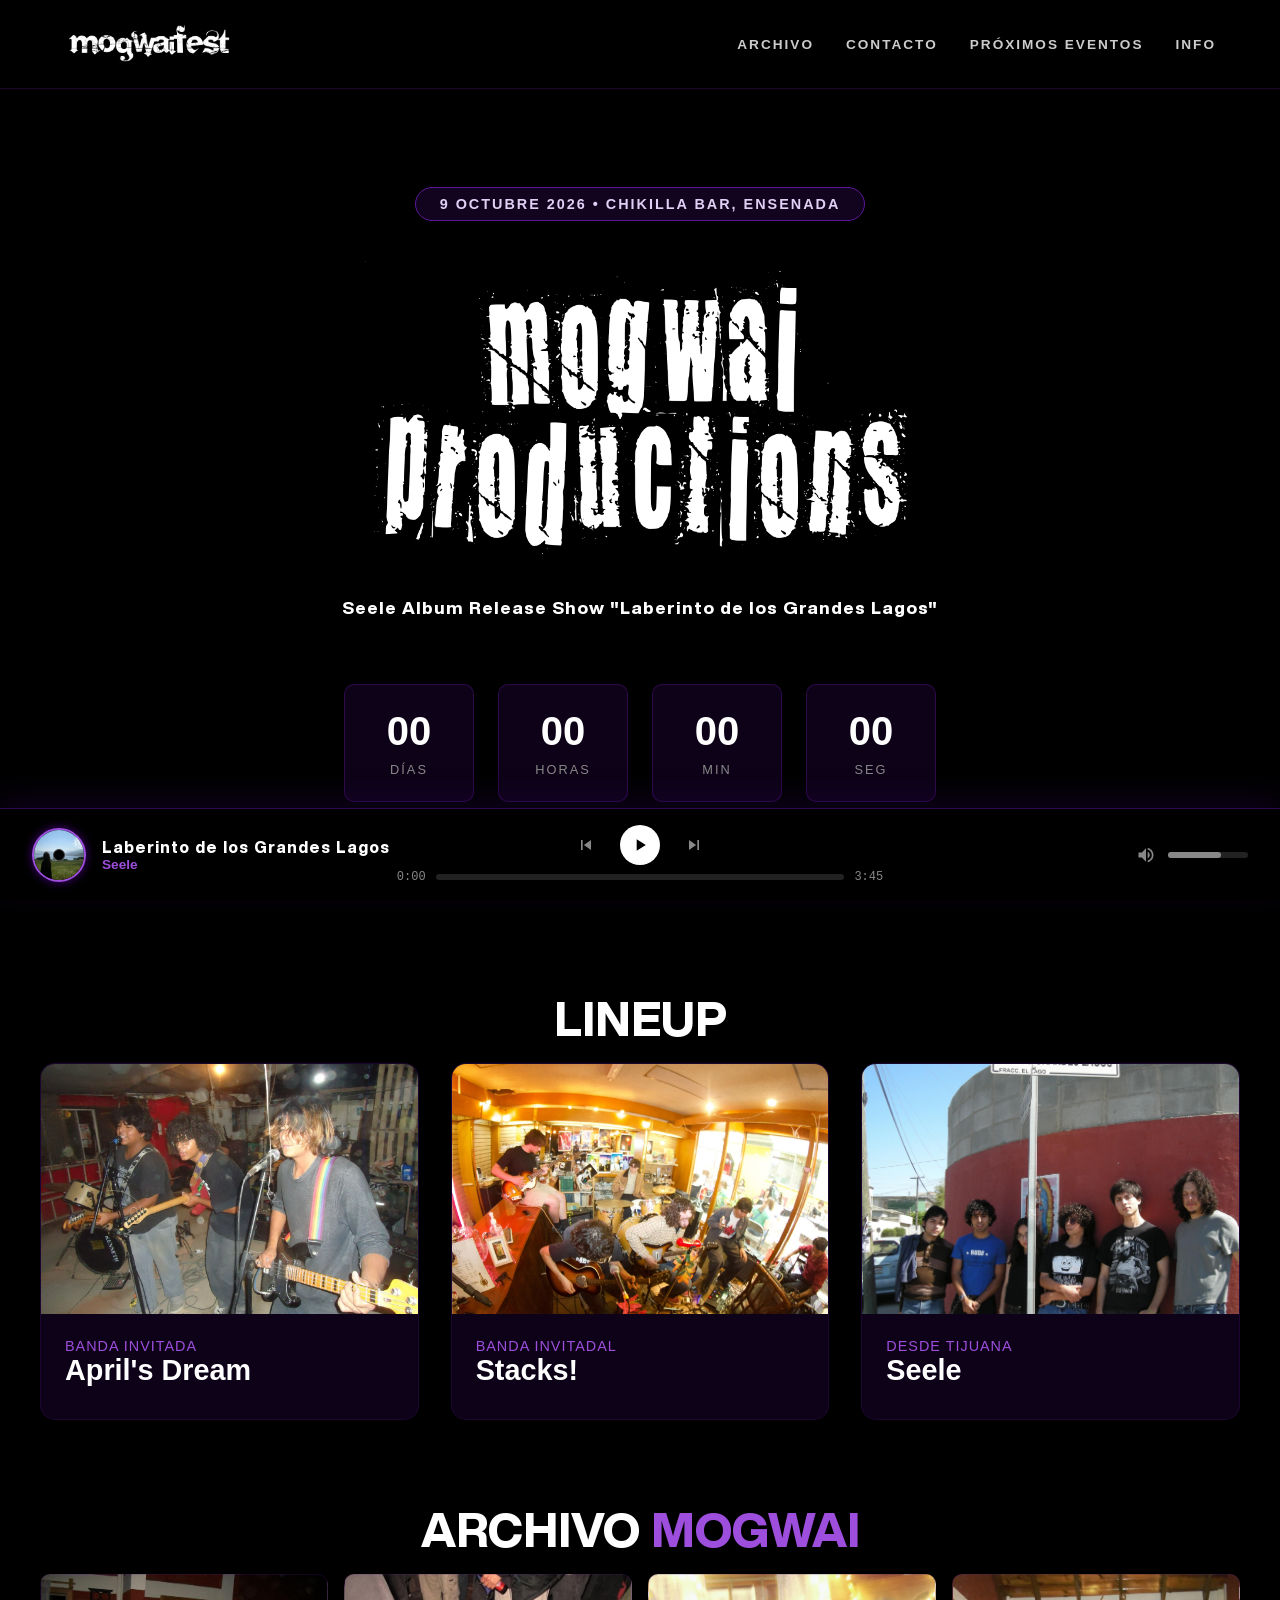
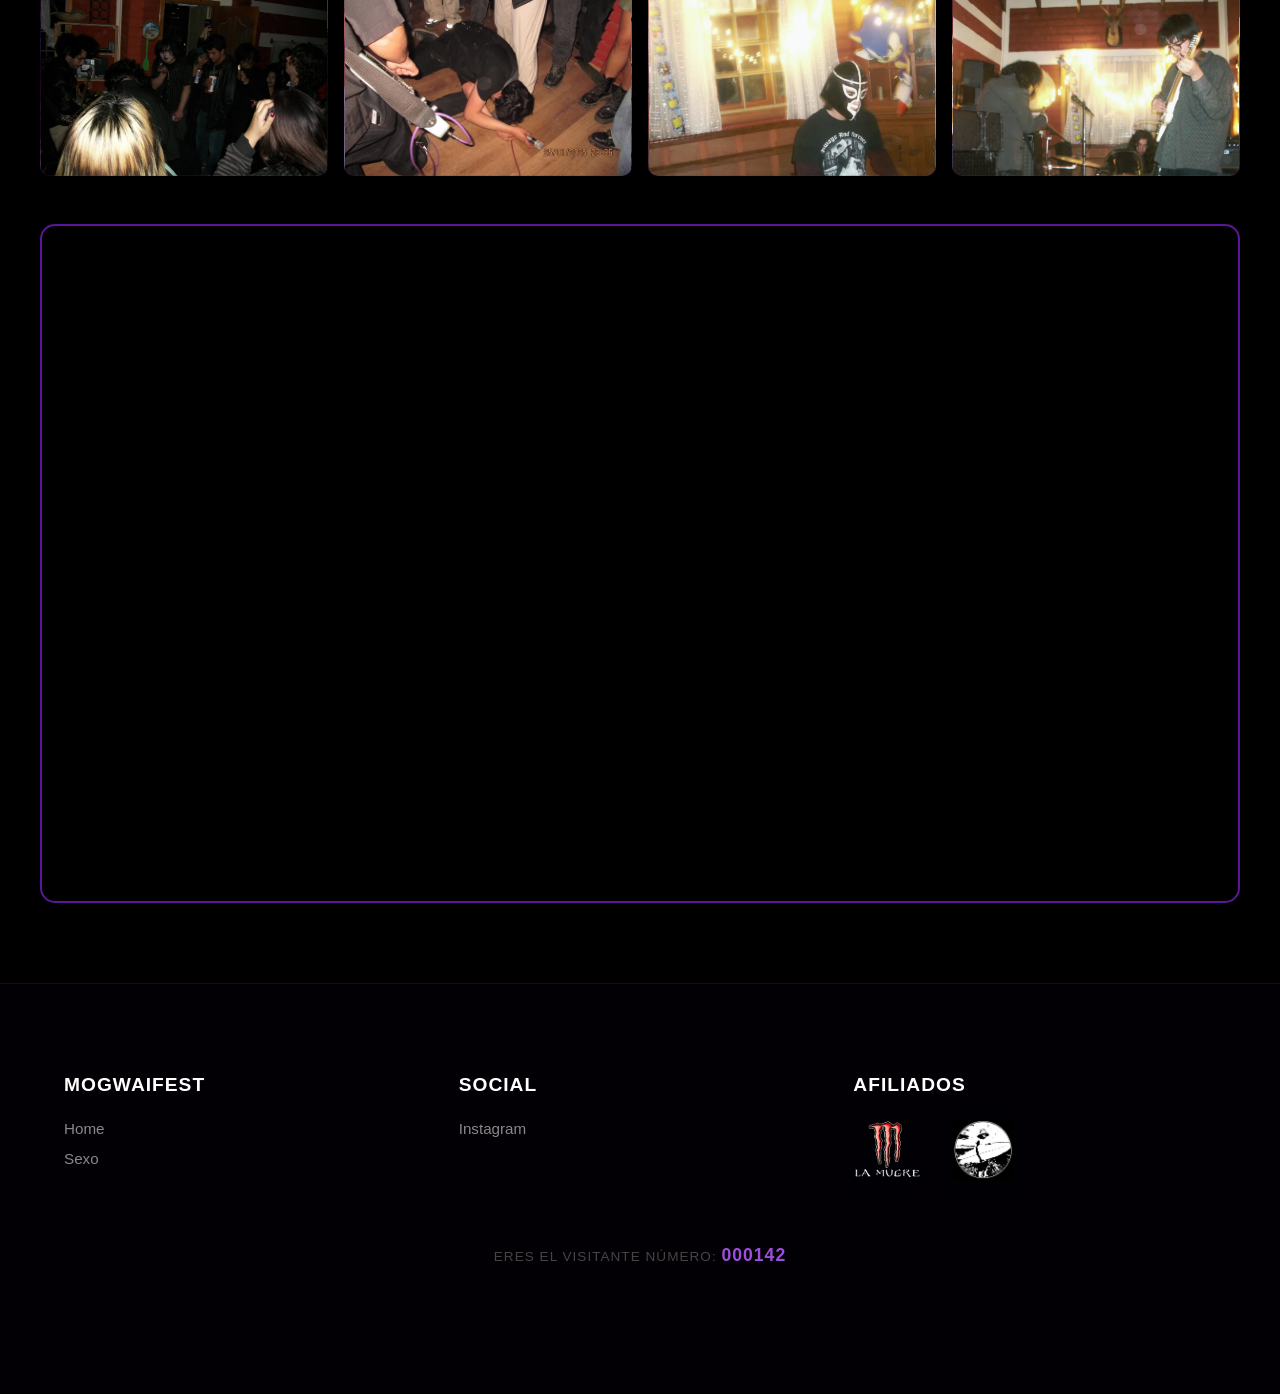
==== index.html @ 82cd8690 "Update band image and gallery items in index.html" ====
<!DOCTYPE html>
<html lang="es">
<head>

  <!-- Metaetiquetas de Open Graph para vistas previas en redes sociales -->
  <meta property="og:title" content="MOGWAIFEST® Official Website">
  <meta property="og:description" content="9 de Octubre 2026 - Chikilla Bar, Ensenada">
  <meta property="og:image" content="favicon.png"> 
  <meta property="og:url" content="https://tudominio.com">
  <meta property="og:type" content="website">
  <meta charset="UTF-8">
  <meta name="viewport" content="width=device-width, initial-scale=1.0">
  
  <title>MOGWAIFEST® Official Website: Home </title>
  
  <!-- FAVICON -->
  <link rel="icon" type="image/png" href="favicon.png">
  
  <style>
    /* 1. CONFIGURACIÓN DE FUENTES */
    @font-face {
      font-family: 'PotiFont';
      src: url('poti.ttf') format('truetype');
    }

    @font-face {
      font-family: 'FraksCustom';
      src: url('FRAKS___.ttf') format('truetype');
    }

    @font-face {
       font-family: 'HelveticaNowExtraBold';
        src: url('HelveticaNowDisplay-ExtraBold.ttf') format('truetype');
        font-weight: bold;
        font-style: normal;
      }

    :root {
      --pure-black: #000000;
      --dark-purple: #1a052e;
      --deep-purple: #0d0217;
      --accent-purple: #5c1699;
      --light-purple: #9d4edd;
      --white: #ffffff;
      --gray: #888888;
    }

    body {
      margin: 0;
      padding: 0;
      font-family: "Helvetica Neue", Helvetica, Arial, sans-serif;
      background-color: var(--pure-black);
      color: var(--white);
      overflow-x: hidden;
      scroll-behavior: smooth;
    }

    /* 2. NAVBAR */
    nav {
      display: flex;
      justify-content: space-between;
      align-items: center;
      padding: 1.5rem 4rem;
      background: rgba(0, 0, 0, 0.95);
      position: fixed;
      top: 0;
      width: 100%;
      box-sizing: border-box;
      z-index: 100;
      border-bottom: 1px solid rgba(92, 22, 153, 0.3);
      backdrop-filter: blur(5px);
    }

    .logo-container a {
      display: flex;
      align-items: center;
    }

    .nav-logo-img {
      height: 40px;      /* Controla la altura para que encaje bien en la barra */
      width: auto;       /* Mantiene la proporción de la imagen */
      object-fit: contain;
    }

    .logo-icon {
      color: var(--light-purple);
      font-size: 1.5rem;
    }

    .logo-text {
      font-family: 'PotiFont', 'Impact', sans-serif;
      font-size: 2.2rem;
      color: var(--white);
      letter-spacing: 2px;
      margin: 0;
      text-transform: uppercase;
    }

    .nav-links {
      display: flex;
      gap: 2rem;
    }

    .nav-links a {
      color: #cccccc;
      text-decoration: none;
      font-size: 0.85rem;
      font-weight: bold;
      letter-spacing: 2px;
      transition: color 0.3s;
    }

    .nav-links a:hover {
      color: var(--light-purple);
    }

    /* 3. HERO SECTION CON VIDEO */
    .hero {
      margin-top: 80px;
      min-height: 85vh;
      display: flex;
      flex-direction: column;
      align-items: center;
      justify-content: center;
      text-align: center;
      position: relative; /* IMPORTANTE para posicionar el video */
      overflow: hidden;   /* Oculta los bordes sobrantes del video */
      padding: 2rem;
      background: var(--pure-black); /* Fondo por si el video tarda en cargar */
    }

    .hero-video {
      position: absolute;
      top: 50%;
      left: 50%;
      transform: translate(-50%, -50%);
      min-width: 100%;
      min-height: 100%;
      width: auto;
      height: auto;
      z-index: 1; /* Se coloca detrás de todo */
      object-fit: cover;
    }

    /* Capa oscura semitransparente para legibilidad de los textos */
    .hero-overlay {
      position: absolute;
      top: 0;
      left: 0;
      width: 100%;
      height: 100%;
      background: rgba(0, 0, 0, 0.65); /* Ajusta la opacidad si lo quieres más oscuro o claro */
      z-index: 2;
    }

    /* Aseguramos que los textos y elementos del Hero estén por encima del video y la capa */
    .hero > *:not(.hero-video):not(.hero-overlay) {
      position: relative;
      z-index: 3;
    }

    .date-badge {
      background: rgba(92, 22, 153, 0.2);
      border: 1px solid var(--accent-purple);
      color: #e0d0f5;
      padding: 0.5rem 1.5rem;
      border-radius: 20px;
      font-size: 0.9rem;
      font-weight: bold;
      letter-spacing: 2px;
      margin-bottom: 2rem;
    }

    .main-title {
      font-family: 'PotiFont', 'Impact', sans-serif; 
      font-size: 6.5rem;
      line-height: 1;
      margin: 0;
      font-weight: normal;
      letter-spacing: 2px;
      text-transform: uppercase;
    }

    .main-title .white-text {
      color: var(--white);
    }

    .main-title .gradient-text {
      background: linear-gradient(90deg, var(--light-purple), var(--accent-purple));
      -webkit-background-clip: text;
      -webkit-text-fill-color: transparent;
    }

.hero-subtitle {
  margin-top: 1.5rem;
  font-size: 1.1rem;                     /* Ligeramente más compacto para que quepa bien en una línea */
  color: #ffffff;                        /* Cambiado a blanco puro para máxima visibilidad */
  font-family: 'HelveticaNowExtraBold', sans-serif; /* O la fuente que prefieras */
  letter-spacing: 1px;
  white-space: nowrap;                   /* <-- ESTO HACE QUE QUEDE EN UN SOLO RENGLÓN */
  text-shadow: 0 2px 8px rgba(0, 0, 0, 0.9); /* <-- Sombra oscura de fondo para que resalte del video */
}

    .coop-badge {
      margin-top: 1.5rem;
      font-size: 1.5rem;
      color: var(--white);
      font-weight: bold;
      border: 2px solid var(--accent-purple);
      background: rgba(92, 22, 153, 0.15);
      padding: 0.5rem 2rem;
      border-radius: 5px;
    }

    /* Estilos para el contenedor y la imagen de título PNG */
    .logo-title-container {
      display: flex;
      justify-content: center;
      align-items: center;
      margin: 0.5rem 0;
      width: 100%;
    }

    .hero-logo-img {
      max-width: 550px; /* Tamaño máximo en PC (ajústalo a tu gusto) */
      width: 85%;       /* Se adapta de forma fluida */
      height: auto;     /* Mantiene la proporción original */
      object-fit: contain;
    }

    /* 4. CONTADOR REGRESIVO */
    .countdown-container {
      display: flex;
      justify-content: center;
      gap: 1.5rem;
      margin-top: 3rem;
    }

    .time-box {
      background: var(--deep-purple);
      border: 1px solid rgba(92, 22, 153, 0.4);
      padding: 1.5rem;
      border-radius: 10px;
      min-width: 80px;
      text-align: center;
    }

    .time-box .number {
      font-size: 2.5rem;
      font-weight: bold;
      color: var(--white);
    }

    .time-box .label {
      font-size: 0.8rem;
      color: var(--gray);
      text-transform: uppercase;
      letter-spacing: 2px;
      margin-top: 0.5rem;
    }

    /* 5. LINEUP SECTION */
    .section-container {
      max-width: 1200px;
      margin: 5rem auto;
      padding: 0 2rem;
    }

    .section-title {
      font-family: 'HelveticaNowExtraBold', sans-serif; /* Tu tipografía aplicada al título principal */
      text-align: center;
      font-size: 3rem;
      margin-bottom: 1rem;
      font-weight: 900;
      text-transform: uppercase;
    }
    
    .section-title span {
      color: var(--light-purple);
    }

    .section-subtitle {
      text-align: center;
      color: var(--gray);
      margin-bottom: 3rem;
    }

    .lineup-grid {
      display: grid;
      grid-template-columns: repeat(auto-fit, minmax(300px, 1fr));
      gap: 2rem;
    }

    .band-card {
      background: var(--deep-purple);
      border: 1px solid rgba(92, 22, 153, 0.2);
      border-radius: 15px;
      overflow: hidden;
      transition: transform 0.3s, border-color 0.3s;
    }

    .band-card:hover {
      transform: translateY(-10px);
      border-color: var(--accent-purple);
    }

    .band-img {
      width: 100%;
      height: 250px;
      background-color: var(--dark-purple);
      background-size: cover;
      background-position: center;
      position: relative;
    }

    .time-tag {
      position: absolute;
      top: 10px;
      left: 10px;
      background: rgba(0, 0, 0, 0.85);
      color: #e0d0f5;
      padding: 0.3rem 0.8rem;
      border-radius: 20px;
      font-size: 0.8rem;
      font-weight: bold;
      border: 1px solid var(--accent-purple);
    }

    .band-info {
      padding: 1.5rem;
    }

    .band-info h3 {
      margin: 0 0 0.5rem 0;
      font-size: 1.8rem;
      color: var(--white);
    }

    .band-info p {
      margin: 0;
      color: var(--light-purple);
      font-size: 0.9rem;
      text-transform: uppercase;
      letter-spacing: 1px;
    }

    /* 6. ARCHIVO / EXPERIENCIA MOGWAI */
    .gallery-grid {
      display: grid;
      grid-template-columns: repeat(4, 1fr);
      gap: 1rem;
      margin-bottom: 3rem;
    }

    .gallery-item {
      height: 200px;
      background-color: var(--dark-purple);
      border-radius: 10px;
      background-size: cover;
      background-position: center;
      border: 1px solid rgba(92, 22, 153, 0.2);
      transition: opacity 0.3s;
    }

    .gallery-item:hover {
      opacity: 0.7;
    }

    .video-container {
      position: relative;
      padding-bottom: 56.25%;
      height: 0;
      overflow: hidden;
      border-radius: 15px;
      border: 2px solid var(--accent-purple);
    }

    .video-container iframe {
      position: absolute;
      top: 0;
      left: 0;
      width: 100%;
      height: 100%;
    }

    /* 7. FOOTER TIPO FESTIVAL */
    .festival-footer {
      background: #020005;
      padding: 4rem 4rem 8rem 4rem; 
      border-top: 1px solid rgba(92, 22, 153, 0.3);
    }

    .footer-columns {
      display: grid;
      grid-template-columns: repeat(3, 1fr);
      gap: 2rem;
      max-width: 1200px;
      margin: 0 auto;
    }

    .footer-col h4 {
      font-size: 1.2rem;
      margin-bottom: 1.5rem;
      text-transform: uppercase;
      color: var(--white);
      letter-spacing: 1px;
    }

    .footer-col ul {
      list-style: none;
      padding: 0;
      margin: 0;
    }

    .footer-col ul li {
      margin-bottom: 0.8rem;
    }

    .footer-col ul li a {
      color: var(--gray);
      text-decoration: none;
      font-size: 0.95rem;
      transition: color 0.2s;
    }

    .footer-col ul li a:hover {
      color: var(--white);
    }

    /* Logos de Patrocinadores */
    .sponsors-container {
      display: flex;
      flex-wrap: wrap;
      gap: 2rem;
      align-items: center;
    }

    .sponsors-container img {
      height: 60px;
      object-fit: contain;
      filter: drop-shadow(0 4px 6px rgba(0,0,0,0.5));
    }

    .visitor-count {
      text-align: center;
      margin-top: 4rem;
      color: #444444;
      font-size: 0.85rem;
      text-transform: uppercase;
      letter-spacing: 1px;
    }

    /* 8. NUEVO REPRODUCTOR DE MÚSICA */
    @keyframes spin-slow {
      from { transform: rotate(0deg); }
      to { transform: rotate(360deg); }
    }
    .animate-spin-slow {
      animation: spin-slow 8s linear infinite;
    }
    .paused {
      animation-play-state: paused;
    }

    .music-player {
      position: fixed;
      bottom: 0;
      left: 0;
      width: 100%;
      background: rgba(0, 0, 0, 0.95);
      border-top: 1px solid rgba(92, 22, 153, 0.5);
      padding: 1rem 2rem;
      display: flex;
      align-items: center;
      justify-content: space-between;
      box-sizing: border-box;
      z-index: 1000;
      backdrop-filter: blur(10px);
      box-shadow: 0 -10px 30px rgba(48,0,90,0.3);
    }

    .player-left {
      display: flex;
      align-items: center;
      gap: 1rem;
      width: 30%;
      min-width: 200px;
    }

    .player-art-container {
      position: relative;
      width: 50px;
      height: 50px;
      border-radius: 50%;
      border: 2px solid var(--light-purple);
      overflow: hidden;
      box-shadow: 0 0 10px rgba(90,0,163,0.8);
      flex-shrink: 0;
    }

    .player-art-img {
      width: 100%;
      height: 100%;
      object-fit: cover;
    }

    .player-art-center {
      position: absolute;
      top: 50%;
      left: 50%;
      transform: translate(-50%, -50%);
      width: 10px;
      height: 10px;
      background: var(--pure-black);
      border-radius: 50%;
      border: 1px solid #444;
    }

    .player-text h5 {
      margin: 0;
      font-size: 1rem;
      color: var(--white);
      white-space: nowrap;
      overflow: hidden;
      text-overflow: ellipsis;
      font-family: 'HelveticaNowExtraBold', sans-serif;
      letter-spacing: 1px;
    }

    .player-text p {
      margin: 0;
      font-size: 0.85rem;
      color: var(--light-purple);
      font-weight: bold;
    }

    .player-center {
      display: flex;
      flex-direction: column;
      align-items: center;
      width: 40%;
      max-width: 500px;
    }

    .player-controls {
      display: flex;
      align-items: center;
      gap: 1.5rem;
      margin-bottom: 5px;
    }

    .control-btn {
      background: none;
      border: none;
      color: var(--gray);
      cursor: pointer;
      transition: color 0.2s;
      display: flex;
      align-items: center;
      justify-content: center;
      padding: 0;
    }

    .control-btn:hover { color: var(--white); }

    .play-btn-circle {
      background: var(--white);
      color: var(--pure-black);
      width: 40px;
      height: 40px;
      border-radius: 50%;
      display: flex;
      align-items: center;
      justify-content: center;
      transition: transform 0.2s;
      cursor: pointer;
      border: none;
    }

    .play-btn-circle:hover { transform: scale(1.05); }

    .progress-wrapper {
      width: 100%;
      display: flex;
      align-items: center;
      gap: 10px;
      font-size: 0.75rem;
      color: var(--gray);
      font-family: monospace;
    }

    .progress-bar-container {
      flex-grow: 1;
      height: 6px;
      background: #222;
      border-radius: 3px;
      overflow: hidden;
      cursor: pointer;
    }

    .progress-bar-fill {
      width: 0%;
      height: 100%;
      background: var(--light-purple);
    }

    .player-right {
      display: flex;
      align-items: center;
      justify-content: flex-end;
      gap: 12px;
      width: 30%;
      color: var(--gray);
    }

    .volume-bar {
      width: 80px;
      height: 6px;
      background: #222;
      border-radius: 3px;
      cursor: pointer;
    }

    .volume-fill {
      width: 66%;
      height: 100%;
      background: var(--gray);
      border-radius: 3px;
      transition: background 0.3s;
    }

    .volume-bar:hover .volume-fill {
      background: var(--light-purple);
    }

    @media (max-width: 768px) {
    .gallery-grid { grid-template-columns: repeat(2, 1fr); }
    .footer-columns { grid-template-columns: 1fr; text-align: center; }
    .main-title { font-size: 3.5rem; }
    .countdown-container { flex-wrap: wrap; }
    nav { padding: 1rem; flex-direction: column; gap: 1rem; }

    .music-player { flex-direction: column; gap: 1.5rem; padding-bottom: 1.5rem; }
    .player-left { width: 100%; justify-content: center; }
    .player-center { width: 100%; }
    .player-right { display: none; }
    .festival-footer { padding: 3rem 2rem 12rem 2rem; }
    .sponsors-container { justify-content: center; }

    /* --- AGREGA ESTO AQUÍ ADENTRO --- */
    .hero-subtitle {
      white-space: normal; /* Permite que baje de línea en celulares */
      padding: 0 1rem;     /* Margen para que no pegue con las orillas */
      text-align: center;  /* Lo centra correctamente */
      font-size: 0.95rem;  /* Opcional: un poquito más chico para que luzca bien en móviles */
    }
}
  </style>
</head>
<body>

  <!-- NAVEGACIÓN -->
  <nav>
   <div class="logo-container">
      <!-- Reemplazamos el texto por tu imagen -->
      <a href="#">
        <img src="logo_nav.png" alt="Mogwaifest" class="nav-logo-img">
      </a>
    </div>
    <div class="nav-links">
      <a href="#archivo">ARCHIVO</a>
      <a href="#contacto">CONTACTO</a>
      <a href="#lineup">PRÓXIMOS EVENTOS</a>
      <a href="#info">INFO</a>
    </div>
  </nav>

  <!-- HERO SECTION -->
  <header class="hero">
    <!-- VIDEO DE FONDO -->
    <video autoplay muted loop playsinline class="hero-video">
      <source src="fondo.mp4" type="video/mp4">
      Tu navegador no soporta videos HTML5.
    </video>
    <div class="date-badge">9 OCTUBRE 2026 • CHIKILLA BAR, ENSENADA</div>
    <!-- LOGOTIPO EN PNG -->
    <div class="logo-title-container">
      <img src="logo_mogwai.png" alt="Mogwai Productions" class="hero-logo-img" onerror="this.onerror=null; this.src='https://placehold.co/400x150/2a0845/ffffff?text=MOGWAI+PRODUCTIONS'">
    </div>
    <p class="hero-subtitle">Seele Album Release Show "Laberinto de los Grandes Lagos"</p>

    <!-- CONTADOR -->
    <div class="countdown-container">
      <div class="time-box">
        <div class="number" id="cd-days">00</div>
        <div class="label">Días</div>
      </div>
      <div class="time-box">
        <div class="number" id="cd-hours">00</div>
        <div class="label">Horas</div>
      </div>
      <div class="time-box">
        <div class="number" id="cd-mins">00</div>
        <div class="label">Min</div>
      </div>
      <div class="time-box">
        <div class="number" id="cd-secs">00</div>
        <div class="label">Seg</div>
      </div>
    </div>
  </header>

  <!-- LINEUP SECTION -->
  <section class="section-container" id="lineup">
    <h2 class="section-title">LINEUP <span></span></h2>
    
    <div class="lineup-grid">
      <div class="band-card">
        <div class="band-img" style="background-image: url('aprils.jpg');">
        </div>
        <div class="band-info">
          <p>BANDA INVITADA</p>
          <h3>April's Dream</h3>
        </div>
      </div>

      <div class="band-card">
        <div class="band-img" style="background-image: url('stacks2.jpg');">
        </div>
        <div class="band-info">
          <p>BANDA INVITADAL</p>
          <h3>Stacks!</h3>
        </div>
      </div>

      <div class="band-card">
        <div class="band-img" style="background-image: url('seele.jpg');">
        </div>
        <div class="band-info">
          <p>DESDE TIJUANA</p>
          <h3>Seele</h3>
        </div>
      </div>
    </div>
  </section>

  <!-- ARCHIVO Y EXPERIENCIA MOGWAI -->
  <section class="section-container" id="archivo">
    <h2 class="section-title">ARCHIVO <span>MOGWAI</span></h2>

    <div class="gallery-grid">
      <div class="gallery-item" style="background-image: url('mogwai1.jpg');"></div>
      <div class="gallery-item" style="background-image: url('mogwai2.jpg');"></div>
      <div class="gallery-item" style="background-image: url('mogwai3.png');"></div>
      <div class="gallery-item" style="background-image: url('mogwai4.png');"></div>
    </div>

    <div class="video-container">
      <iframe src="https://www.youtube.com/embed/xdJb8UR0IMY" title="MogwaiFest Aftermovie" frameborder="0" allow="accelerometer; autoplay; clipboard-write; encrypted-media; gyroscope; picture-in-picture" allowfullscreen></iframe>
    </div>
  </section>

  <!-- FOOTER TIPO FESTIVAL -->
  <footer class="festival-footer" id="contacto">
    <div class="footer-columns">
      <div class="footer-col">
        <h4>MOGWAIFEST</h4>
        <ul>
          <li><a href="#">Home</a></li>
          <li><a href="#">Sexo</a></li>
        </ul>
      </div>
      <div class="footer-col">
        <h4>SOCIAL</h4>
        <ul>
          <li><a href="#">Instagram</a></li>
        </ul>
      </div>
      <!-- SECCIÓN REEMPLAZADA DE PATROCINADORES -->
      <div class="footer-col">
        <h4>AFILIADOS</h4>
        <div class="sponsors-container">
            <img src="lamugre.png" alt="La Mugre Sponsor" onerror="this.onerror=null; this.src='https://placehold.co/150x80/2a0845/ffffff?text=La+Mugre'">
            <img src="bajamike.png" alt="Baja Mike Sponsor" onerror="this.onerror=null; this.src='https://placehold.co/150x80/2a0845/ffffff?text=Baja+Mike'">
        </div>
      </div>
    </div>
    
    <div class="visitor-count">
      ERES EL VISITANTE NÚMERO: <strong id="visitor-counter" style="color: var(--light-purple); font-size: 1.1rem;">000000</strong>
    </div>
  </footer>

  <!-- NUEVO REPRODUCTOR DE MÚSICA ADAPTADO -->
  <div class="music-player">
      <!-- Album Art & Track Info -->
      <div class="player-left">
          <div class="player-art-container">
              <img id="player-art" src="seele_albumcover.jpg" alt="Seele Album Cover" class="player-art-img animate-spin-slow paused" onerror="this.onerror=null; this.src='https://placehold.co/100x100/30005a/ffffff?text=Seele'">
              <div class="player-art-center"></div>
          </div>
          <div class="player-text">
              <h5>Laberinto de los Grandes Lagos</h5>
              <p>Seele</p>
          </div>
      </div>

      <!-- Controls -->
      <div class="player-center">
          <div class="player-controls">
              <button class="control-btn">
                  <svg width="20" height="20" fill="currentColor" viewBox="0 0 24 24"><path d="M6 6h2v12H6zm3.5 6l8.5 6V6z"/></svg>
              </button>
              <button id="play-btn" class="play-btn-circle">
                  <svg id="play-icon" width="20" height="20" fill="currentColor" viewBox="0 0 24 24"><path d="M8 5v14l11-7z"/></svg>
                  <svg id="pause-icon" width="20" height="20" fill="currentColor" viewBox="0 0 24 24" style="display: none;"><path d="M6 19h4V5H6v14zm8-14v14h4V5h-4z"/></svg>
              </button>
              <button class="control-btn">
                  <svg width="20" height="20" fill="currentColor" viewBox="0 0 24 24"><path d="M6 18l8.5-6L6 6v12zM16 6v12h2V6h-2z"/></svg>
              </button>
          </div>
          <!-- Progress Bar -->
          <div class="progress-wrapper">
              <span id="current-time">0:00</span>
              <div class="progress-bar-container">
                  <div class="progress-bar-fill" id="audioProgress"></div>
              </div>
              <span>3:45</span>
          </div>
      </div>

      <!-- Extra tools (Volume) -->
      <div class="player-right">
          <svg width="20" height="20" fill="currentColor" viewBox="0 0 24 24"><path d="M3 9v6h4l5 5V4L7 9H3zm13.5 3c0-1.77-1.02-3.29-2.5-4.03v8.05c1.48-.73 2.5-2.25 2.5-4.02zM14 3.23v2.06c2.89.86 5 3.54 5 6.71s-2.11 5.85-5 6.71v2.06c4.01-.91 7-4.49 7-8.77s-2.99-7.86-7-8.77z"/></svg>
          <div class="volume-bar">
              <div class="volume-fill"></div>
          </div>
      </div>
  </div>

  <script>
    
    // 1. Lógica del Contador Regresivo
    const destDate = new Date("October 9, 2026 19:00:00").getTime();

    function updateTimer() {
      const now = new Date().getTime();
      const diff = destDate - now;

      if (diff > 0) {
        document.getElementById("cd-days").innerText = String(Math.floor(diff / (1000 * 60 * 60 * 24))).padStart(2, '0');
        document.getElementById("cd-hours").innerText = String(Math.floor((diff % (1000 * 60 * 60 * 24)) / (1000 * 60 * 60))).padStart(2, '0');
        document.getElementById("cd-mins").innerText = String(Math.floor((diff % (1000 * 60 * 60)) / (1000 * 60))).padStart(2, '0');
        document.getElementById("cd-secs").innerText = String(Math.floor((diff % (1000 * 60)) / 1000)).padStart(2, '0');
      } else {
        document.getElementById("cd-days").innerText = "00";
        document.getElementById("cd-hours").innerText = "00";
        document.getElementById("cd-mins").innerText = "00";
        document.getElementById("cd-secs").innerText = "00";
      }
    }
    setInterval(updateTimer, 1000);
    updateTimer();

    // 2. Lógica del Contador de Visitas (Simulado con LocalStorage)
    let currentVisits = localStorage.getItem("mogwai_visits");
    if (!currentVisits) currentVisits = 142; // Número inicial base
    else currentVisits = parseInt(currentVisits) + 1;
    
    localStorage.setItem("mogwai_visits", currentVisits);
    document.getElementById("visitor-counter").innerText = String(currentVisits).padStart(6, '0');

    // 3. Lógica del Reproductor de Música (Actualizada)
    const playBtn = document.getElementById('play-btn');
    const playIcon = document.getElementById('play-icon');
    const pauseIcon = document.getElementById('pause-icon');
    const albumArt = document.getElementById('player-art');
    const progressBar = document.getElementById('audioProgress');
    const timeDisplay = document.getElementById('current-time');
    
    let isPlaying = false;
    let progressInterval;
    let currentSeconds = 0;
    const totalSeconds = 225; // 3:45

    function formatTime(seconds) {
        const mins = Math.floor(seconds / 60);
        const secs = Math.floor(seconds % 60);
        return `${mins}:${secs < 10 ? '0' : ''}${secs}`;
    }

    playBtn.addEventListener('click', () => {
        isPlaying = !isPlaying;
        
        if (isPlaying) {
            playIcon.style.display = 'none';
            pauseIcon.style.display = 'block';
            albumArt.classList.remove('paused');
            
            progressInterval = setInterval(() => {
                currentSeconds++;
                if (currentSeconds > totalSeconds) currentSeconds = 0;
                
                const percentage = (currentSeconds / totalSeconds) * 100;
                progressBar.style.width = `${percentage}%`;
                timeDisplay.textContent = formatTime(currentSeconds);
            }, 1000);
        } else {
            playIcon.style.display = 'block';
            pauseIcon.style.display = 'none';
            albumArt.classList.add('paused');
            clearInterval(progressInterval);
        }
    });
  </script>
</body>
</html>
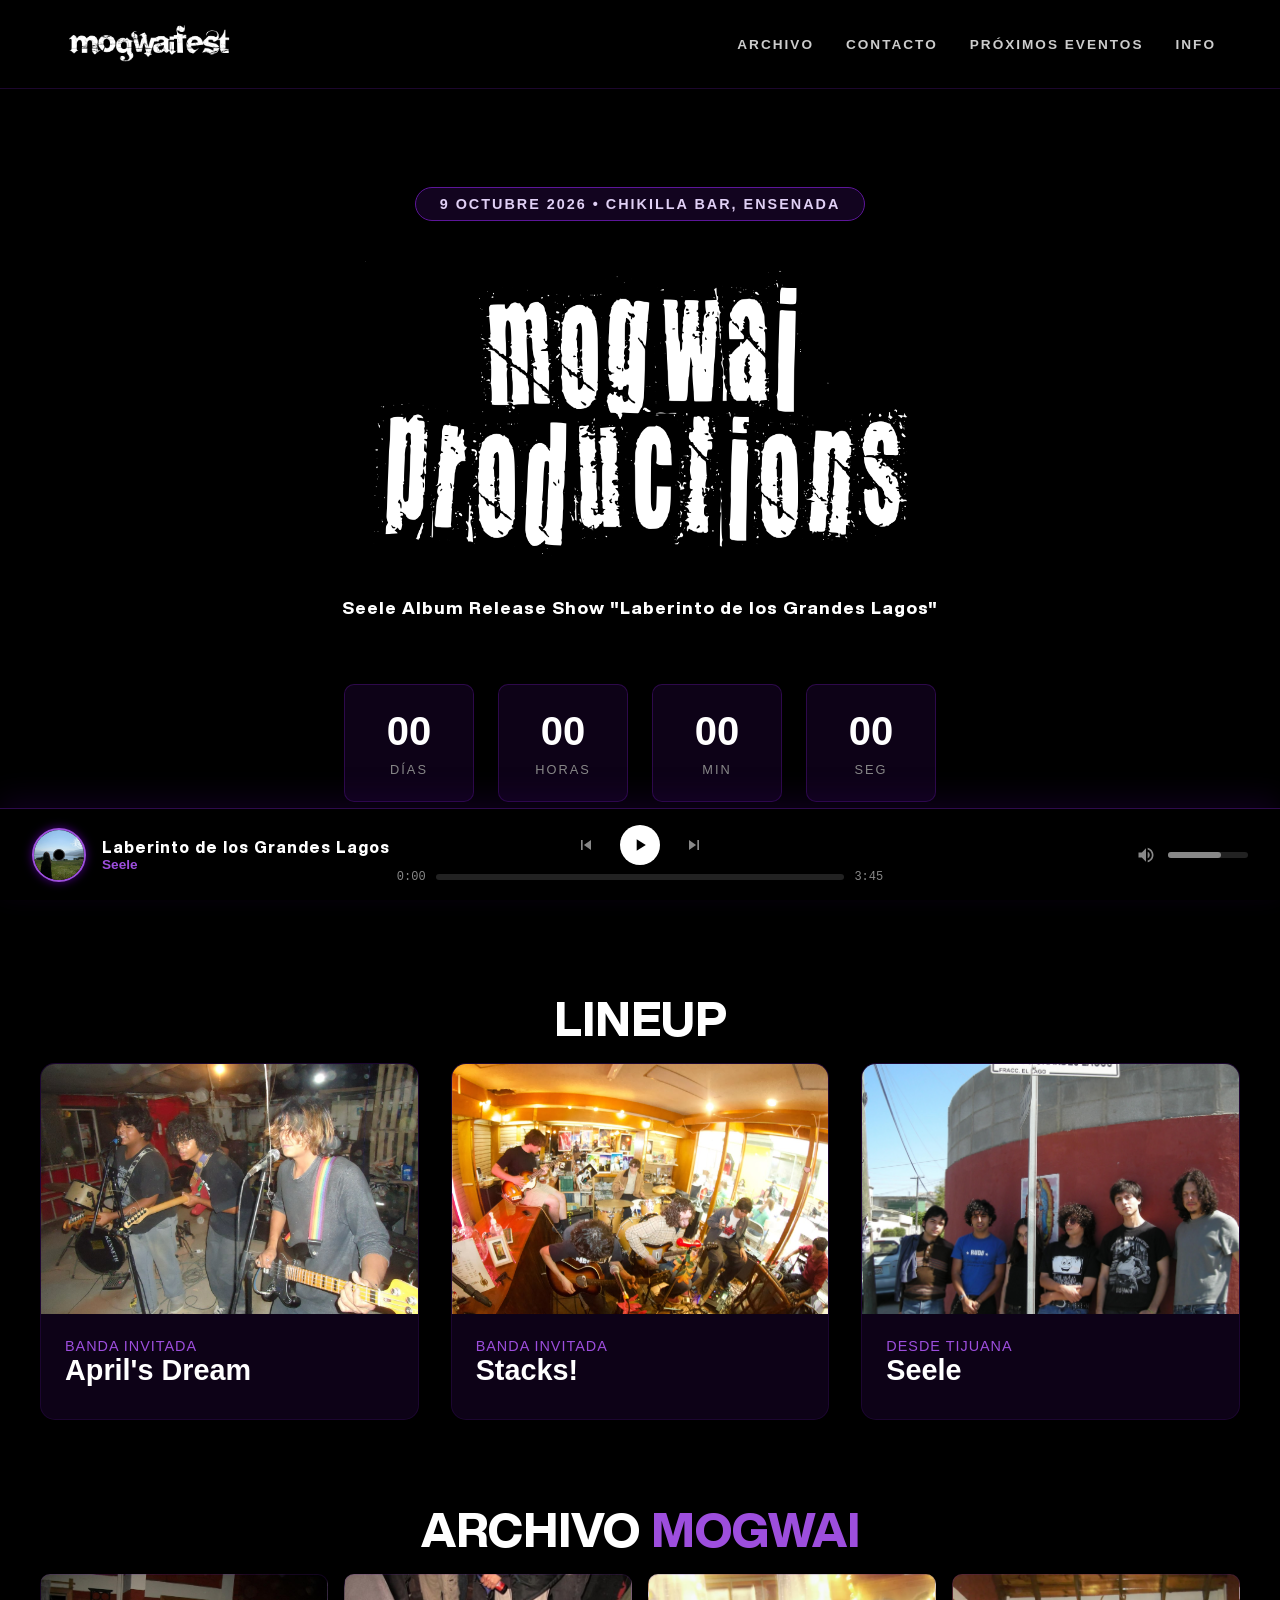
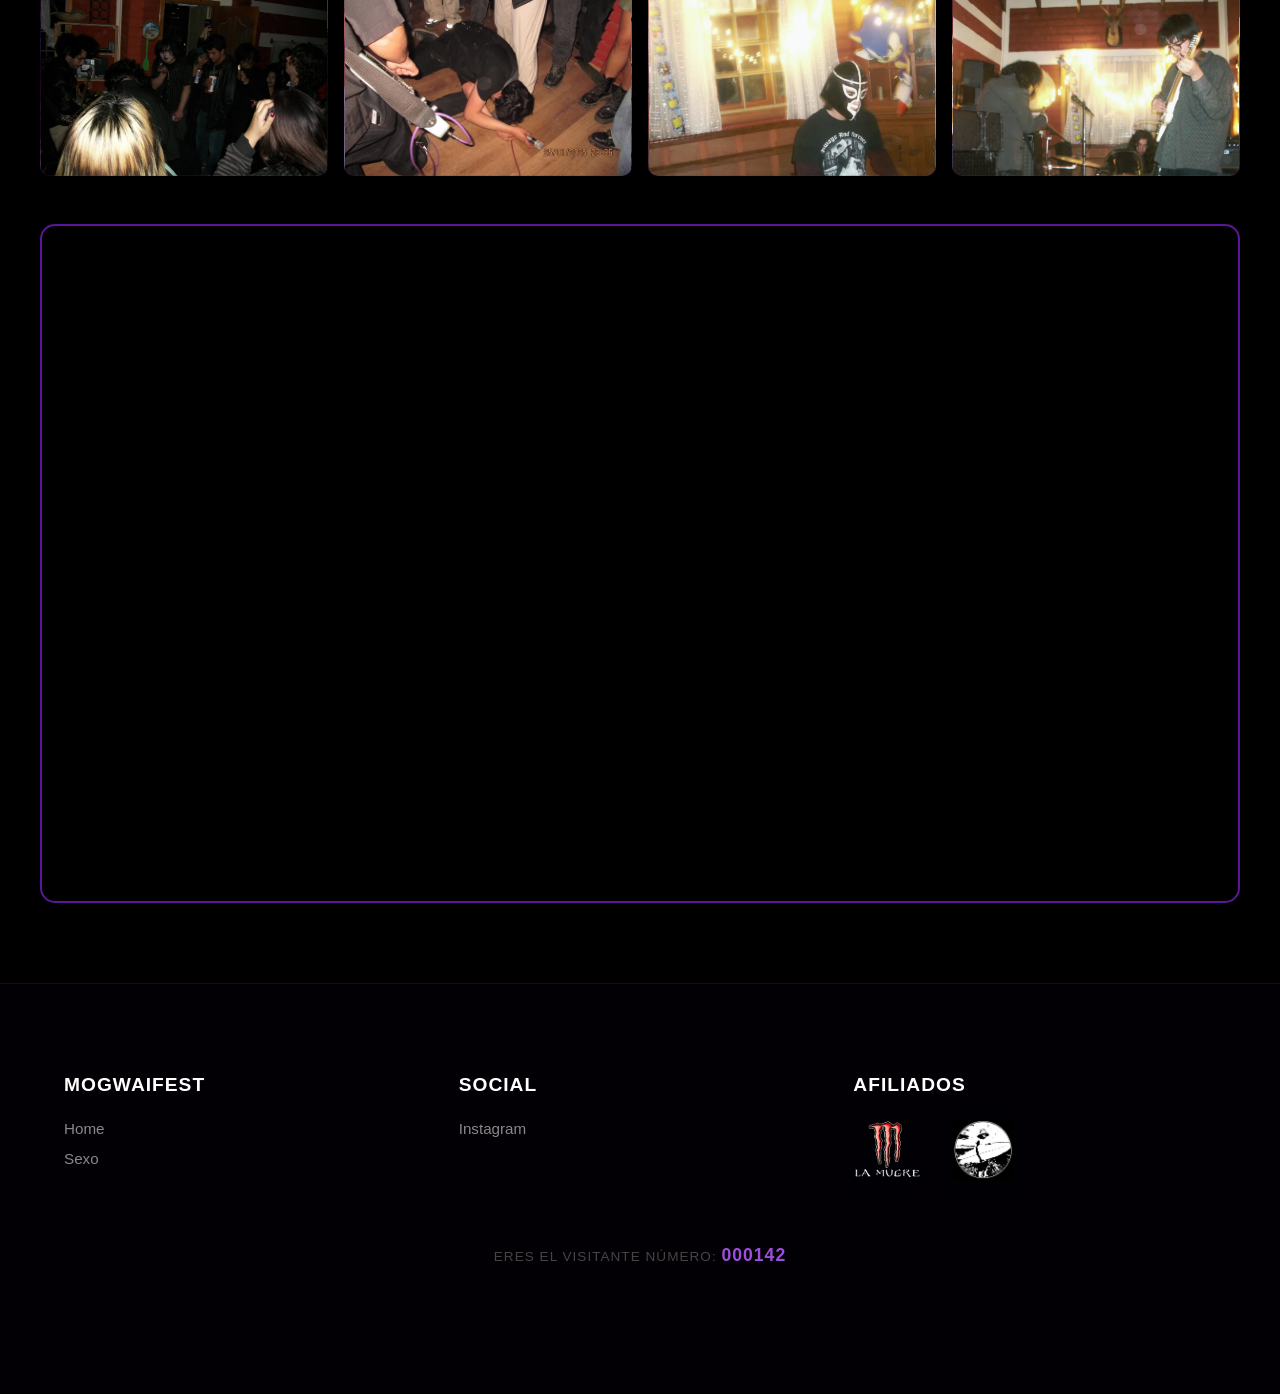
==== commit 24013e78: "Correct band name from 'BANDA INVITADAL' to 'BANDA INVITADA'" ====
--- a/index.html
+++ b/index.html
@@ -728,7 +728,7 @@
         <div class="band-img" style="background-image: url('stacks2.jpg');">
         </div>
         <div class="band-info">
-          <p>BANDA INVITADAL</p>
+          <p>BANDA INVITADA</p>
           <h3>Stacks!</h3>
         </div>
       </div>
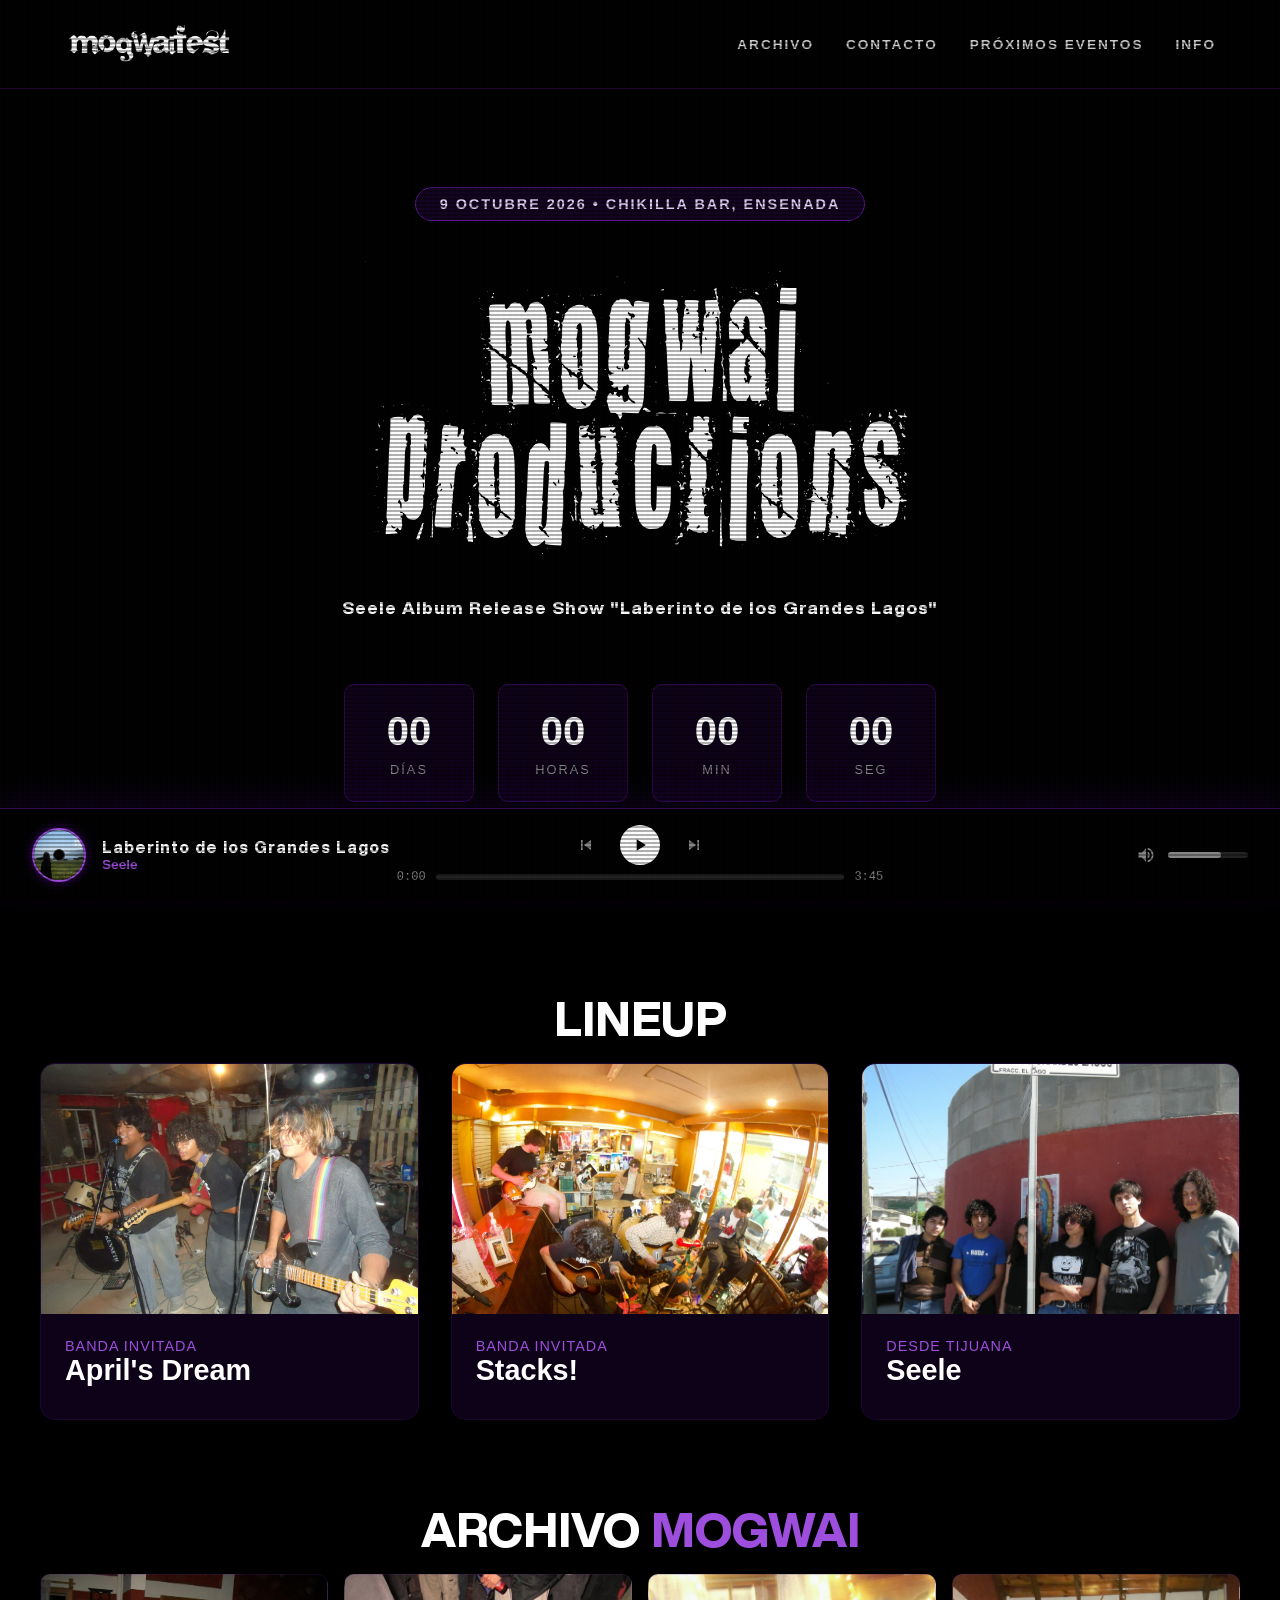
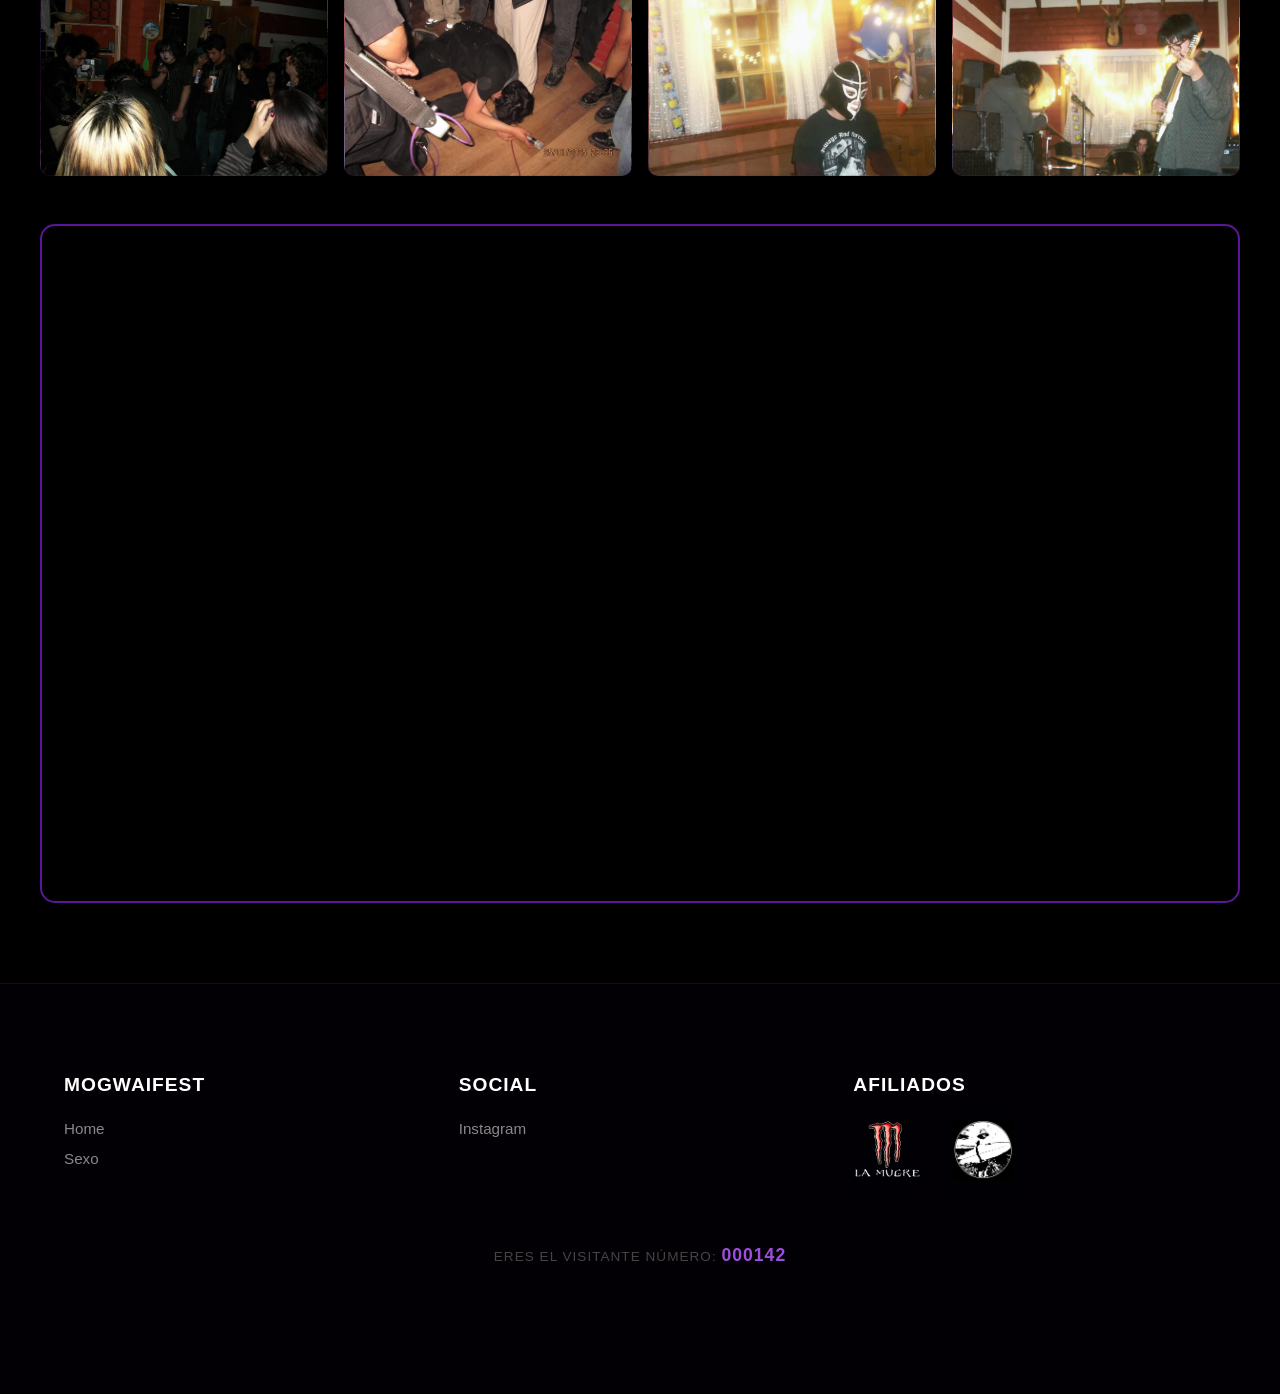
==== commit 64c218aa: "Implement CRT overlay effect in index.html Added a CRT overlay effect with scanlines to enhance visu" ====
--- a/index.html
+++ b/index.html
@@ -655,9 +655,34 @@
       font-size: 0.95rem;  /* Opcional: un poquito más chico para que luzca bien en móviles */
     }
 }
+
+    /* --- EFECTO CRT (SCANLINES) --- */
+    .crt-overlay {
+      position: fixed;
+      top: 0;
+      left: 0;
+      width: 100vw;
+      height: 100vh;
+      pointer-events: none; /* Vital: permite hacer clic en los botones y enlaces a través del filtro */
+      z-index: 9999;        /* Asegura que esté por encima de videos, textos y fotos */
+      background: linear-gradient(
+          rgba(18, 16, 16, 0) 50%, 
+          rgba(0, 0, 0, 0.3) 50%
+        ), 
+        linear-gradient(
+          90deg, 
+          rgba(255, 0, 0, 0.03), 
+          rgba(0, 255, 0, 0.01), 
+          rgba(0, 0, 255, 0.03)
+        );
+      background-size: 100% 4px, 6px 100%; /* Define el grosor de las líneas de la pantalla */
+    }
+    
   </style>
 </head>
 <body>
+
+  <div class="crt-overlay"></div>
 
   <!-- NAVEGACIÓN -->
   <nav>
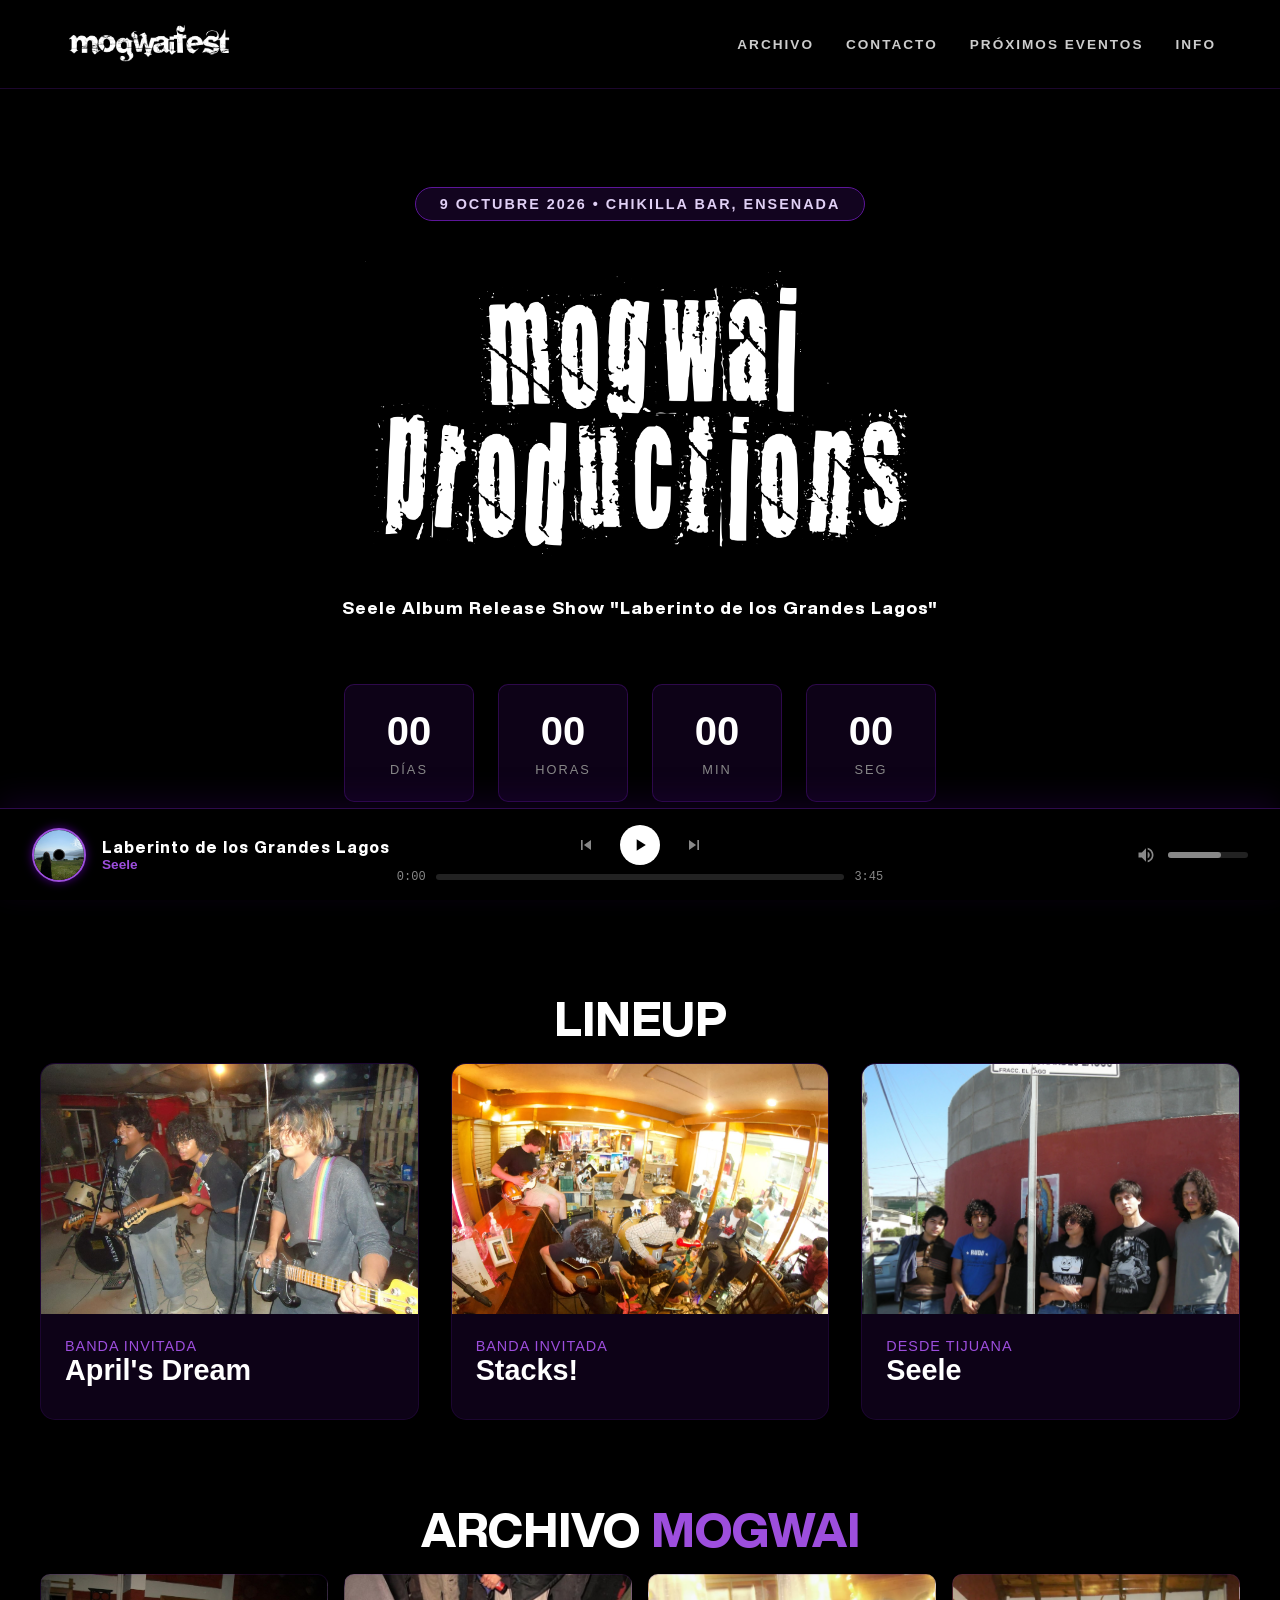
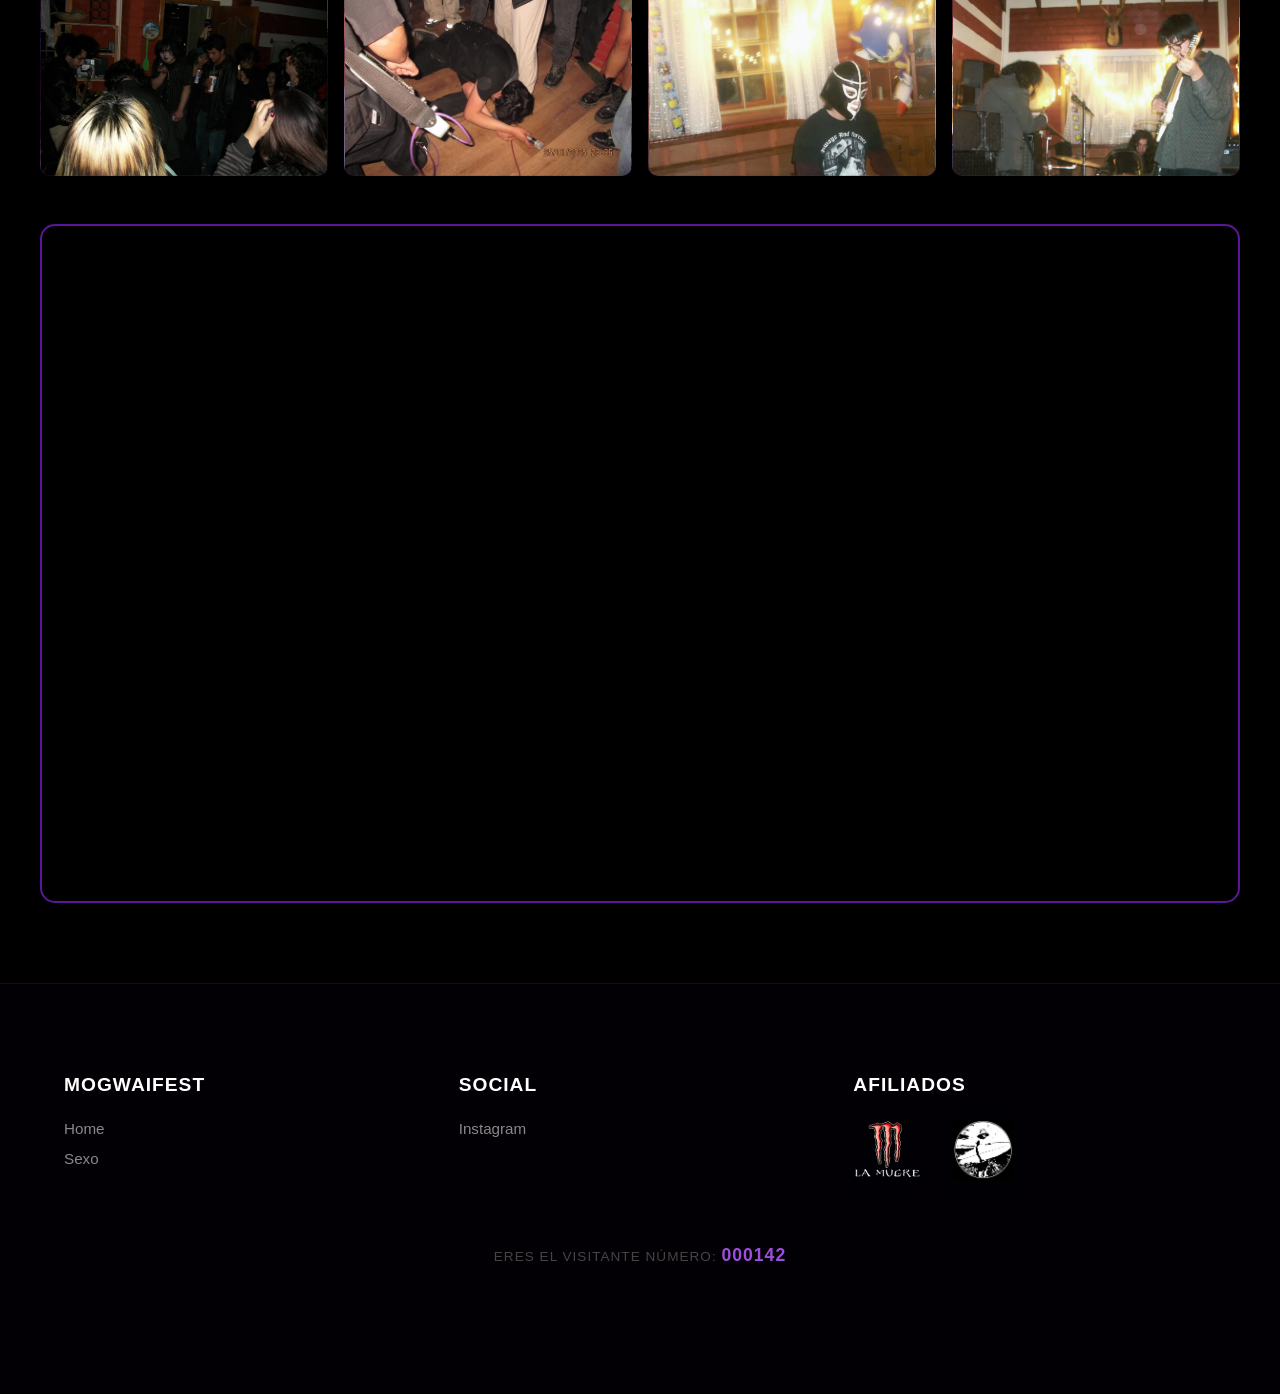
==== commit 0711cdfc: "Remove CRT overlay effect styles and element Removed CRT overlay effect from index.html." ====
--- a/index.html
+++ b/index.html
@@ -656,33 +656,12 @@
     }
 }
 
-    /* --- EFECTO CRT (SCANLINES) --- */
-    .crt-overlay {
-      position: fixed;
-      top: 0;
-      left: 0;
-      width: 100vw;
-      height: 100vh;
-      pointer-events: none; /* Vital: permite hacer clic en los botones y enlaces a través del filtro */
-      z-index: 9999;        /* Asegura que esté por encima de videos, textos y fotos */
-      background: linear-gradient(
-          rgba(18, 16, 16, 0) 50%, 
-          rgba(0, 0, 0, 0.3) 50%
-        ), 
-        linear-gradient(
-          90deg, 
-          rgba(255, 0, 0, 0.03), 
-          rgba(0, 255, 0, 0.01), 
-          rgba(0, 0, 255, 0.03)
-        );
-      background-size: 100% 4px, 6px 100%; /* Define el grosor de las líneas de la pantalla */
-    }
+   
     
   </style>
 </head>
 <body>
 
-  <div class="crt-overlay"></div>
 
   <!-- NAVEGACIÓN -->
   <nav>
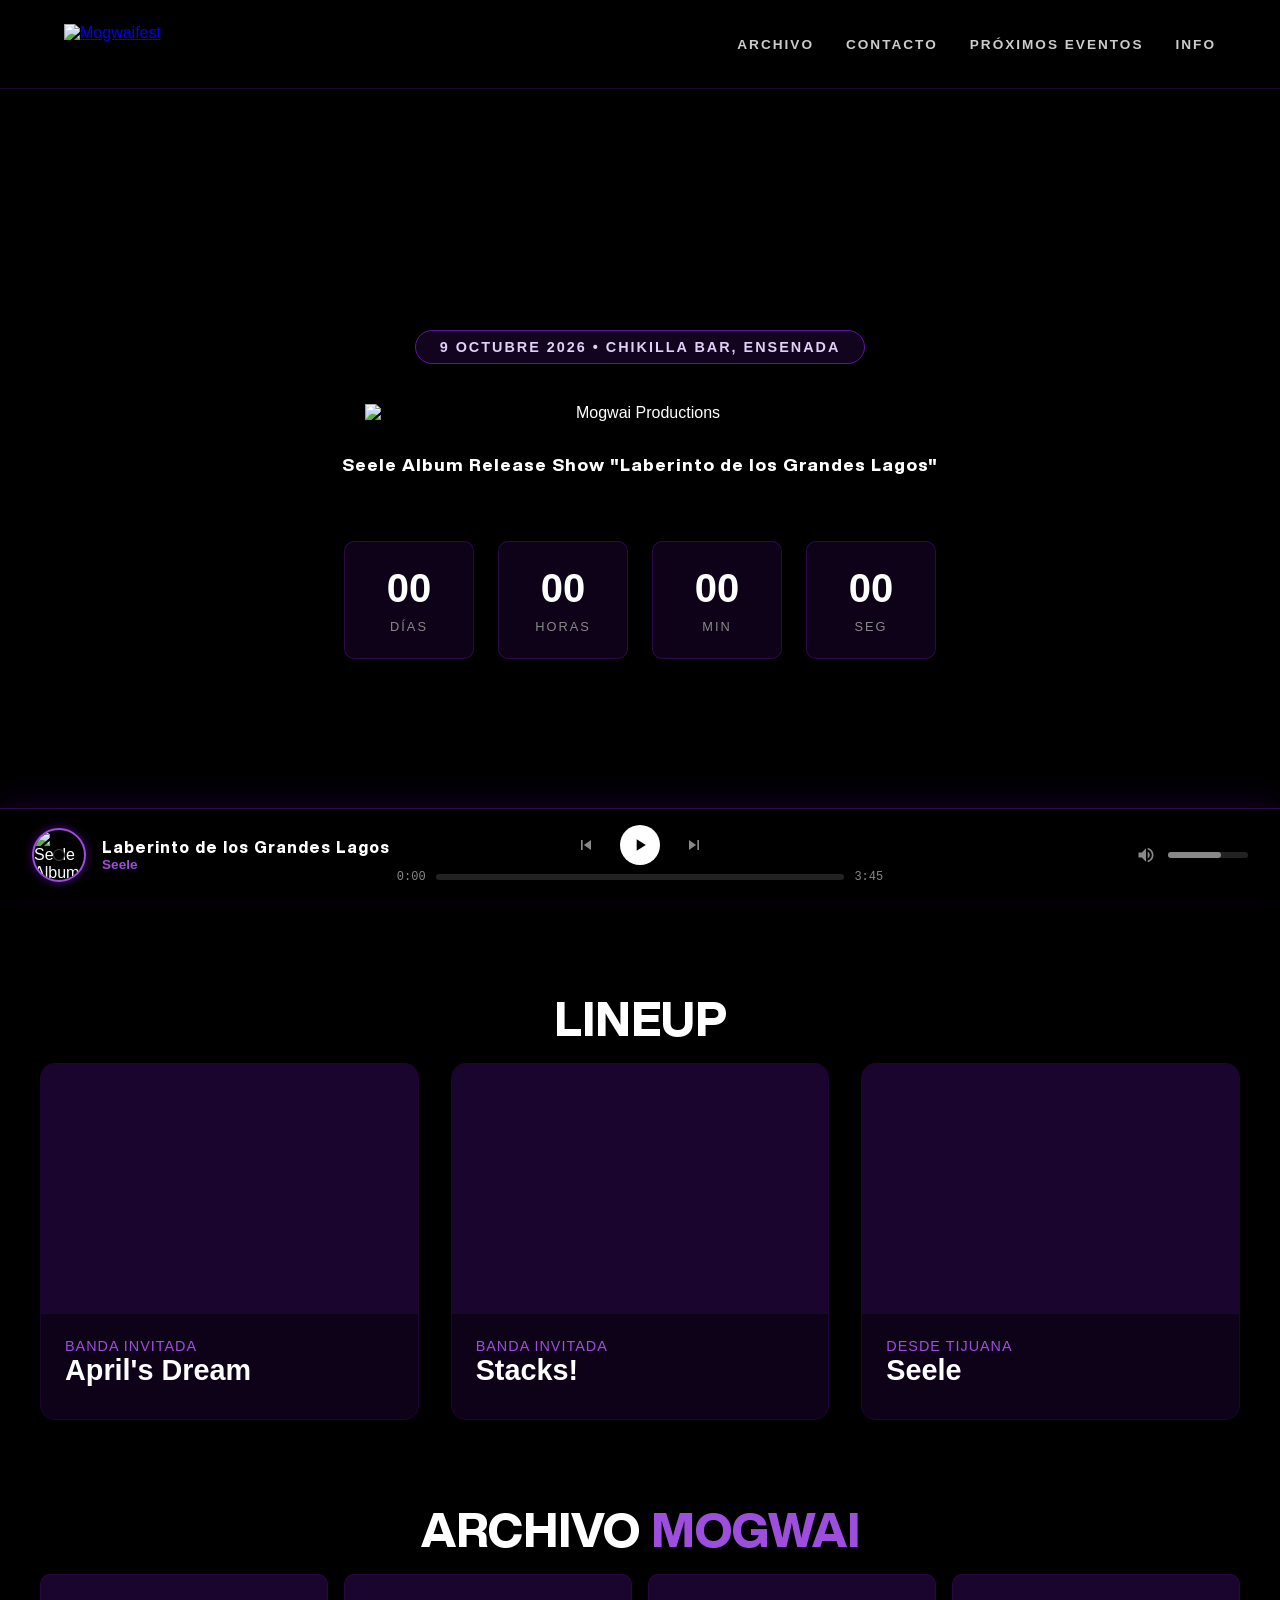
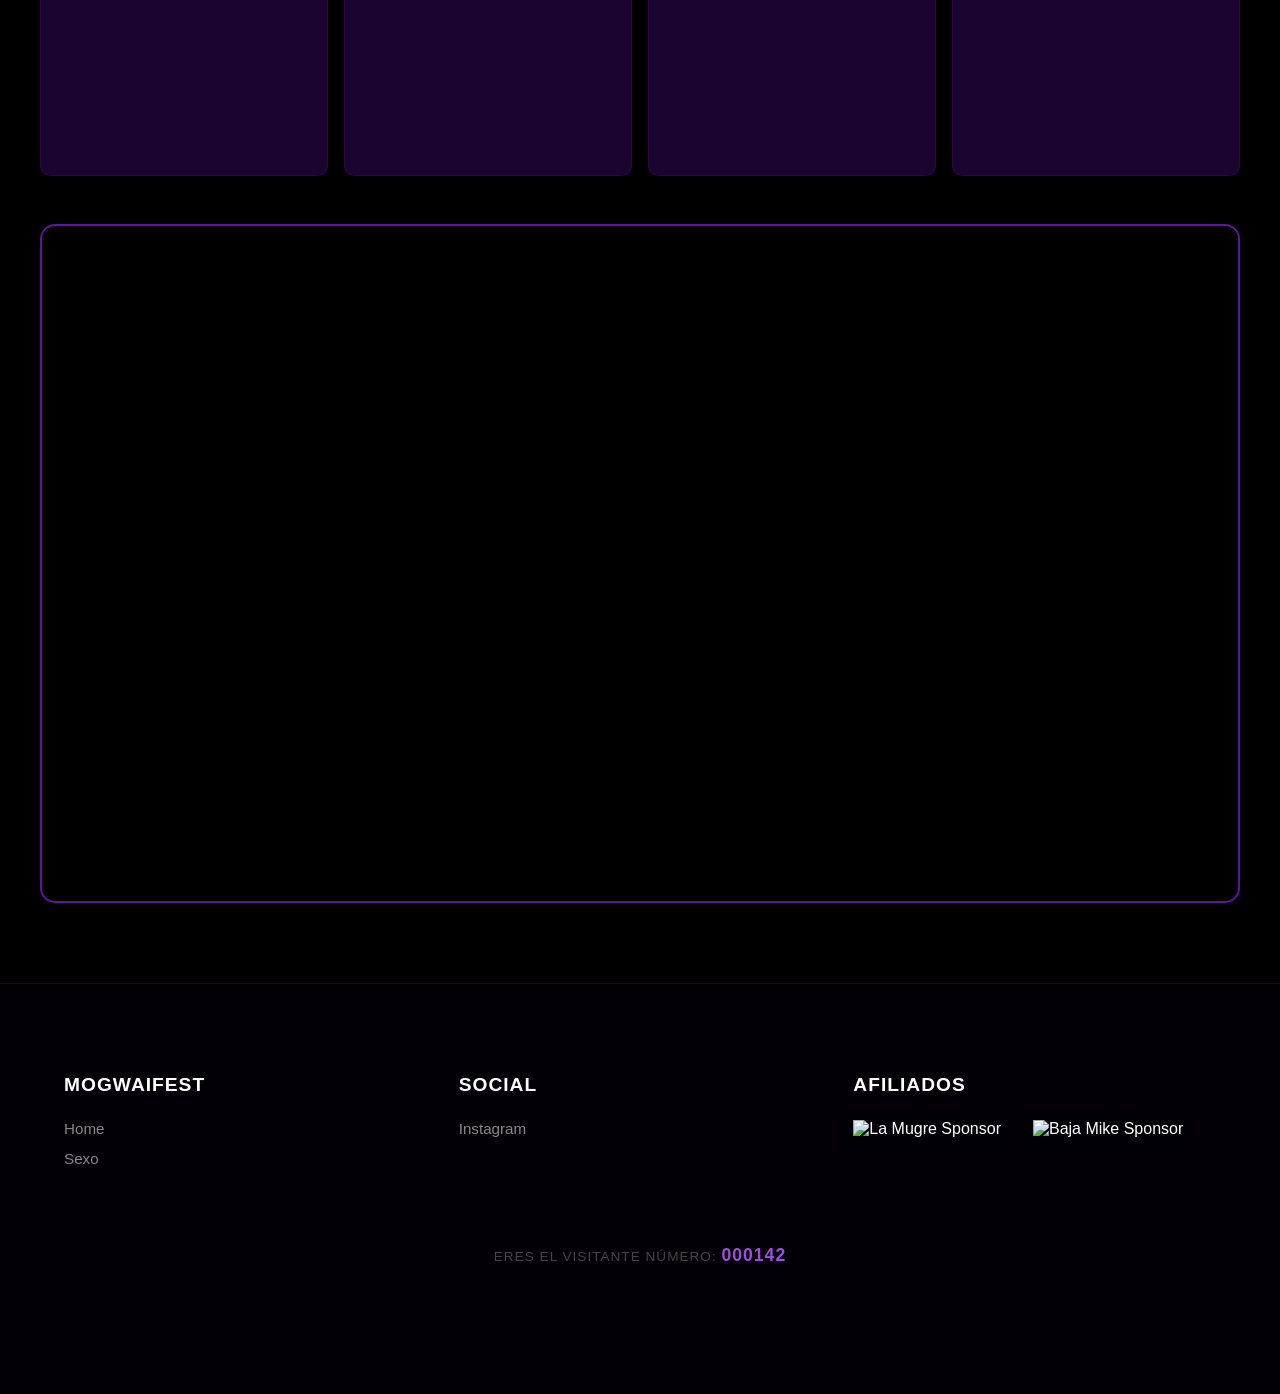
==== commit 8f4b4dc2: "Actualizacion y organizacion completa de index" ====
--- a/index.html
+++ b/index.html
@@ -1,40 +1,43 @@
 <!DOCTYPE html>
 <html lang="es">
 <head>
-
-  <!-- Metaetiquetas de Open Graph para vistas previas en redes sociales -->
+  <meta charset="UTF-8">
+  <meta name="viewport" content="width=device-width, initial-scale=1.0">
+  <title>MOGWAIFEST® Official Website: Home</title>
+
+  <!-- Open Graph (vista previa en redes sociales) -->
   <meta property="og:title" content="MOGWAIFEST® Official Website">
   <meta property="og:description" content="9 de Octubre 2026 - Chikilla Bar, Ensenada">
-  <meta property="og:image" content="favicon.png"> 
+  <meta property="og:image" content="assets/favicon.png">
   <meta property="og:url" content="https://tudominio.com">
   <meta property="og:type" content="website">
-  <meta charset="UTF-8">
-  <meta name="viewport" content="width=device-width, initial-scale=1.0">
-  
-  <title>MOGWAIFEST® Official Website: Home </title>
-  
-  <!-- FAVICON -->
-  <link rel="icon" type="image/png" href="favicon.png">
-  
+
+  <link rel="icon" type="image/png" href="assets/favicon.png">
+
   <style>
-    /* 1. CONFIGURACIÓN DE FUENTES */
+    /* ==========================================================
+       1. FUENTES  (carpeta /fonts)
+       ========================================================== */
     @font-face {
       font-family: 'PotiFont';
-      src: url('poti.ttf') format('truetype');
+      src: url('fonts/poti.ttf') format('truetype');
     }
 
     @font-face {
       font-family: 'FraksCustom';
-      src: url('FRAKS___.ttf') format('truetype');
+      src: url('fonts/FRAKS___.ttf') format('truetype');
     }
 
     @font-face {
-       font-family: 'HelveticaNowExtraBold';
-        src: url('HelveticaNowDisplay-ExtraBold.ttf') format('truetype');
-        font-weight: bold;
-        font-style: normal;
-      }
-
+      font-family: 'HelveticaNowExtraBold';
+      src: url('fonts/HelveticaNowDisplay-ExtraBold.ttf') format('truetype');
+      font-weight: bold;
+      font-style: normal;
+    }
+
+    /* ==========================================================
+       2. VARIABLES Y BASE
+       ========================================================== */
     :root {
       --pure-black: #000000;
       --dark-purple: #1a052e;
@@ -43,6 +46,7 @@
       --light-purple: #9d4edd;
       --white: #ffffff;
       --gray: #888888;
+      --font-display: 'HelveticaNowExtraBold', sans-serif;
     }
 
     body {
@@ -55,18 +59,20 @@
       scroll-behavior: smooth;
     }
 
-    /* 2. NAVBAR */
+    /* ==========================================================
+       3. NAVBAR
+       ========================================================== */
     nav {
-      display: flex;
-      justify-content: space-between;
-      align-items: center;
-      padding: 1.5rem 4rem;
-      background: rgba(0, 0, 0, 0.95);
       position: fixed;
       top: 0;
       width: 100%;
       box-sizing: border-box;
       z-index: 100;
+      display: flex;
+      justify-content: space-between;
+      align-items: center;
+      padding: 1.5rem 4rem;
+      background: rgba(0, 0, 0, 0.95);
       border-bottom: 1px solid rgba(92, 22, 153, 0.3);
       backdrop-filter: blur(5px);
     }
@@ -77,23 +83,9 @@
     }
 
     .nav-logo-img {
-      height: 40px;      /* Controla la altura para que encaje bien en la barra */
-      width: auto;       /* Mantiene la proporción de la imagen */
+      height: 40px;
+      width: auto;
       object-fit: contain;
-    }
-
-    .logo-icon {
-      color: var(--light-purple);
-      font-size: 1.5rem;
-    }
-
-    .logo-text {
-      font-family: 'PotiFont', 'Impact', sans-serif;
-      font-size: 2.2rem;
-      color: var(--white);
-      letter-spacing: 2px;
-      margin: 0;
-      text-transform: uppercase;
     }
 
     .nav-links {
@@ -114,19 +106,21 @@
       color: var(--light-purple);
     }
 
-    /* 3. HERO SECTION CON VIDEO */
+    /* ==========================================================
+       4. HERO (video de fondo)
+       ========================================================== */
     .hero {
+      position: relative;
+      overflow: hidden;
       margin-top: 80px;
       min-height: 85vh;
+      padding: 2rem;
       display: flex;
       flex-direction: column;
       align-items: center;
       justify-content: center;
       text-align: center;
-      position: relative; /* IMPORTANTE para posicionar el video */
-      overflow: hidden;   /* Oculta los bordes sobrantes del video */
-      padding: 2rem;
-      background: var(--pure-black); /* Fondo por si el video tarda en cargar */
+      background: var(--pure-black);
     }
 
     .hero-video {
@@ -138,97 +132,64 @@
       min-height: 100%;
       width: auto;
       height: auto;
-      z-index: 1; /* Se coloca detrás de todo */
       object-fit: cover;
-    }
-
-    /* Capa oscura semitransparente para legibilidad de los textos */
+      z-index: 1;
+    }
+
+    /* Capa oscura para que el texto se lea sobre el video */
     .hero-overlay {
       position: absolute;
-      top: 0;
-      left: 0;
-      width: 100%;
-      height: 100%;
-      background: rgba(0, 0, 0, 0.65); /* Ajusta la opacidad si lo quieres más oscuro o claro */
+      inset: 0;
+      background: rgba(0, 0, 0, 0.65);
       z-index: 2;
     }
 
-    /* Aseguramos que los textos y elementos del Hero estén por encima del video y la capa */
+    /* Todo el contenido del hero queda por encima del video */
     .hero > *:not(.hero-video):not(.hero-overlay) {
       position: relative;
       z-index: 3;
     }
 
     .date-badge {
+      margin-bottom: 2rem;
+      padding: 0.5rem 1.5rem;
       background: rgba(92, 22, 153, 0.2);
       border: 1px solid var(--accent-purple);
+      border-radius: 20px;
       color: #e0d0f5;
-      padding: 0.5rem 1.5rem;
-      border-radius: 20px;
       font-size: 0.9rem;
       font-weight: bold;
       letter-spacing: 2px;
-      margin-bottom: 2rem;
-    }
-
-    .main-title {
-      font-family: 'PotiFont', 'Impact', sans-serif; 
-      font-size: 6.5rem;
-      line-height: 1;
-      margin: 0;
-      font-weight: normal;
-      letter-spacing: 2px;
-      text-transform: uppercase;
-    }
-
-    .main-title .white-text {
+    }
+
+    .logo-title-container {
+      display: flex;
+      justify-content: center;
+      align-items: center;
+      width: 100%;
+      margin: 0.5rem 0;
+    }
+
+    .hero-logo-img {
+      width: 85%;
+      max-width: 550px;
+      height: auto;
+      object-fit: contain;
+    }
+
+    .hero-subtitle {
+      margin-top: 1.5rem;
+      font-family: var(--font-display);
+      font-size: 1.1rem;
+      letter-spacing: 1px;
       color: var(--white);
-    }
-
-    .main-title .gradient-text {
-      background: linear-gradient(90deg, var(--light-purple), var(--accent-purple));
-      -webkit-background-clip: text;
-      -webkit-text-fill-color: transparent;
-    }
-
-.hero-subtitle {
-  margin-top: 1.5rem;
-  font-size: 1.1rem;                     /* Ligeramente más compacto para que quepa bien en una línea */
-  color: #ffffff;                        /* Cambiado a blanco puro para máxima visibilidad */
-  font-family: 'HelveticaNowExtraBold', sans-serif; /* O la fuente que prefieras */
-  letter-spacing: 1px;
-  white-space: nowrap;                   /* <-- ESTO HACE QUE QUEDE EN UN SOLO RENGLÓN */
-  text-shadow: 0 2px 8px rgba(0, 0, 0, 0.9); /* <-- Sombra oscura de fondo para que resalte del video */
-}
-
-    .coop-badge {
-      margin-top: 1.5rem;
-      font-size: 1.5rem;
-      color: var(--white);
-      font-weight: bold;
-      border: 2px solid var(--accent-purple);
-      background: rgba(92, 22, 153, 0.15);
-      padding: 0.5rem 2rem;
-      border-radius: 5px;
-    }
-
-    /* Estilos para el contenedor y la imagen de título PNG */
-    .logo-title-container {
-      display: flex;
-      justify-content: center;
-      align-items: center;
-      margin: 0.5rem 0;
-      width: 100%;
-    }
-
-    .hero-logo-img {
-      max-width: 550px; /* Tamaño máximo en PC (ajústalo a tu gusto) */
-      width: 85%;       /* Se adapta de forma fluida */
-      height: auto;     /* Mantiene la proporción original */
-      object-fit: contain;
-    }
-
-    /* 4. CONTADOR REGRESIVO */
+      white-space: nowrap;
+      text-shadow: 0 2px 8px rgba(0, 0, 0, 0.9);
+    }
+
+    /* ==========================================================
+       5. CONTADOR REGRESIVO
+       ========================================================== */
     .countdown-container {
       display: flex;
       justify-content: center;
@@ -237,11 +198,11 @@
     }
 
     .time-box {
+      min-width: 80px;
+      padding: 1.5rem;
       background: var(--deep-purple);
       border: 1px solid rgba(92, 22, 153, 0.4);
-      padding: 1.5rem;
       border-radius: 10px;
-      min-width: 80px;
       text-align: center;
     }
 
@@ -252,14 +213,16 @@
     }
 
     .time-box .label {
+      margin-top: 0.5rem;
       font-size: 0.8rem;
       color: var(--gray);
       text-transform: uppercase;
       letter-spacing: 2px;
-      margin-top: 0.5rem;
-    }
-
-    /* 5. LINEUP SECTION */
+    }
+
+    /* ==========================================================
+       6. SECCIONES GENERALES
+       ========================================================== */
     .section-container {
       max-width: 1200px;
       margin: 5rem auto;
@@ -267,24 +230,21 @@
     }
 
     .section-title {
-      font-family: 'HelveticaNowExtraBold', sans-serif; /* Tu tipografía aplicada al título principal */
+      margin-bottom: 1rem;
+      font-family: var(--font-display);
+      font-size: 3rem;
+      font-weight: 900;
       text-align: center;
-      font-size: 3rem;
-      margin-bottom: 1rem;
-      font-weight: 900;
       text-transform: uppercase;
     }
-    
+
     .section-title span {
       color: var(--light-purple);
     }
 
-    .section-subtitle {
-      text-align: center;
-      color: var(--gray);
-      margin-bottom: 3rem;
-    }
-
+    /* ==========================================================
+       7. LINEUP
+       ========================================================== */
     .lineup-grid {
       display: grid;
       grid-template-columns: repeat(auto-fit, minmax(300px, 1fr));
@@ -292,10 +252,10 @@
     }
 
     .band-card {
+      overflow: hidden;
       background: var(--deep-purple);
       border: 1px solid rgba(92, 22, 153, 0.2);
       border-radius: 15px;
-      overflow: hidden;
       transition: transform 0.3s, border-color 0.3s;
     }
 
@@ -310,20 +270,6 @@
       background-color: var(--dark-purple);
       background-size: cover;
       background-position: center;
-      position: relative;
-    }
-
-    .time-tag {
-      position: absolute;
-      top: 10px;
-      left: 10px;
-      background: rgba(0, 0, 0, 0.85);
-      color: #e0d0f5;
-      padding: 0.3rem 0.8rem;
-      border-radius: 20px;
-      font-size: 0.8rem;
-      font-weight: bold;
-      border: 1px solid var(--accent-purple);
     }
 
     .band-info {
@@ -331,20 +277,22 @@
     }
 
     .band-info h3 {
-      margin: 0 0 0.5rem 0;
+      margin: 0 0 0.5rem;
       font-size: 1.8rem;
       color: var(--white);
     }
 
     .band-info p {
       margin: 0;
+      font-size: 0.9rem;
       color: var(--light-purple);
-      font-size: 0.9rem;
       text-transform: uppercase;
       letter-spacing: 1px;
     }
 
-    /* 6. ARCHIVO / EXPERIENCIA MOGWAI */
+    /* ==========================================================
+       8. ARCHIVO MOGWAI (galería + video)
+       ========================================================== */
     .gallery-grid {
       display: grid;
       grid-template-columns: repeat(4, 1fr);
@@ -355,10 +303,10 @@
     .gallery-item {
       height: 200px;
       background-color: var(--dark-purple);
-      border-radius: 10px;
       background-size: cover;
       background-position: center;
       border: 1px solid rgba(92, 22, 153, 0.2);
+      border-radius: 10px;
       transition: opacity 0.3s;
     }
 
@@ -368,11 +316,11 @@
 
     .video-container {
       position: relative;
+      height: 0;
       padding-bottom: 56.25%;
-      height: 0;
       overflow: hidden;
+      border: 2px solid var(--accent-purple);
       border-radius: 15px;
-      border: 2px solid var(--accent-purple);
     }
 
     .video-container iframe {
@@ -383,10 +331,12 @@
       height: 100%;
     }
 
-    /* 7. FOOTER TIPO FESTIVAL */
+    /* ==========================================================
+       9. FOOTER
+       ========================================================== */
     .festival-footer {
+      padding: 4rem 4rem 8rem;
       background: #020005;
-      padding: 4rem 4rem 8rem 4rem; 
       border-top: 1px solid rgba(92, 22, 153, 0.3);
     }
 
@@ -399,10 +349,10 @@
     }
 
     .footer-col h4 {
+      margin-bottom: 1.5rem;
       font-size: 1.2rem;
-      margin-bottom: 1.5rem;
+      color: var(--white);
       text-transform: uppercase;
-      color: var(--white);
       letter-spacing: 1px;
     }
 
@@ -412,73 +362,77 @@
       margin: 0;
     }
 
-    .footer-col ul li {
+    .footer-col li {
       margin-bottom: 0.8rem;
     }
 
-    .footer-col ul li a {
+    .footer-col li a {
       color: var(--gray);
       text-decoration: none;
       font-size: 0.95rem;
       transition: color 0.2s;
     }
 
-    .footer-col ul li a:hover {
+    .footer-col li a:hover {
       color: var(--white);
     }
 
-    /* Logos de Patrocinadores */
     .sponsors-container {
       display: flex;
       flex-wrap: wrap;
+      align-items: center;
       gap: 2rem;
-      align-items: center;
     }
 
     .sponsors-container img {
       height: 60px;
       object-fit: contain;
-      filter: drop-shadow(0 4px 6px rgba(0,0,0,0.5));
+      filter: drop-shadow(0 4px 6px rgba(0, 0, 0, 0.5));
     }
 
     .visitor-count {
+      margin-top: 4rem;
       text-align: center;
-      margin-top: 4rem;
+      font-size: 0.85rem;
       color: #444444;
-      font-size: 0.85rem;
       text-transform: uppercase;
       letter-spacing: 1px;
     }
 
-    /* 8. NUEVO REPRODUCTOR DE MÚSICA */
+    .visitor-count strong {
+      color: var(--light-purple);
+      font-size: 1.1rem;
+    }
+
+    /* ==========================================================
+       10. REPRODUCTOR DE MÚSICA
+       ========================================================== */
     @keyframes spin-slow {
       from { transform: rotate(0deg); }
-      to { transform: rotate(360deg); }
-    }
-    .animate-spin-slow {
-      animation: spin-slow 8s linear infinite;
-    }
-    .paused {
-      animation-play-state: paused;
-    }
+      to   { transform: rotate(360deg); }
+    }
+
+    .animate-spin-slow { animation: spin-slow 8s linear infinite; }
+    .paused            { animation-play-state: paused; }
 
     .music-player {
       position: fixed;
       bottom: 0;
       left: 0;
       width: 100%;
+      box-sizing: border-box;
+      z-index: 1000;
+      display: flex;
+      align-items: center;
+      justify-content: space-between;
+      padding: 1rem 2rem;
       background: rgba(0, 0, 0, 0.95);
       border-top: 1px solid rgba(92, 22, 153, 0.5);
-      padding: 1rem 2rem;
-      display: flex;
-      align-items: center;
-      justify-content: space-between;
-      box-sizing: border-box;
-      z-index: 1000;
+      box-shadow: 0 -10px 30px rgba(48, 0, 90, 0.3);
       backdrop-filter: blur(10px);
-      box-shadow: 0 -10px 30px rgba(48,0,90,0.3);
-    }
-
+    }
+
+    /* Izquierda: portada + título */
     .player-left {
       display: flex;
       align-items: center;
@@ -489,13 +443,13 @@
 
     .player-art-container {
       position: relative;
+      flex-shrink: 0;
       width: 50px;
       height: 50px;
+      overflow: hidden;
+      border: 2px solid var(--light-purple);
       border-radius: 50%;
-      border: 2px solid var(--light-purple);
-      overflow: hidden;
-      box-shadow: 0 0 10px rgba(90,0,163,0.8);
-      flex-shrink: 0;
+      box-shadow: 0 0 10px rgba(90, 0, 163, 0.8);
     }
 
     .player-art-img {
@@ -512,28 +466,29 @@
       width: 10px;
       height: 10px;
       background: var(--pure-black);
+      border: 1px solid #444;
       border-radius: 50%;
-      border: 1px solid #444;
     }
 
     .player-text h5 {
       margin: 0;
+      overflow: hidden;
+      font-family: var(--font-display);
       font-size: 1rem;
+      letter-spacing: 1px;
       color: var(--white);
       white-space: nowrap;
-      overflow: hidden;
       text-overflow: ellipsis;
-      font-family: 'HelveticaNowExtraBold', sans-serif;
-      letter-spacing: 1px;
     }
 
     .player-text p {
       margin: 0;
       font-size: 0.85rem;
+      font-weight: bold;
       color: var(--light-purple);
-      font-weight: bold;
-    }
-
+    }
+
+    /* Centro: controles + barra de progreso */
     .player-center {
       display: flex;
       flex-direction: column;
@@ -550,51 +505,55 @@
     }
 
     .control-btn {
+      display: flex;
+      align-items: center;
+      justify-content: center;
+      padding: 0;
       background: none;
       border: none;
       color: var(--gray);
       cursor: pointer;
       transition: color 0.2s;
+    }
+
+    .control-btn:hover {
+      color: var(--white);
+    }
+
+    .play-btn-circle {
       display: flex;
       align-items: center;
       justify-content: center;
-      padding: 0;
-    }
-
-    .control-btn:hover { color: var(--white); }
-
-    .play-btn-circle {
+      width: 40px;
+      height: 40px;
       background: var(--white);
       color: var(--pure-black);
-      width: 40px;
-      height: 40px;
+      border: none;
       border-radius: 50%;
-      display: flex;
-      align-items: center;
-      justify-content: center;
+      cursor: pointer;
       transition: transform 0.2s;
-      cursor: pointer;
-      border: none;
-    }
-
-    .play-btn-circle:hover { transform: scale(1.05); }
+    }
+
+    .play-btn-circle:hover {
+      transform: scale(1.05);
+    }
 
     .progress-wrapper {
+      display: flex;
+      align-items: center;
+      gap: 10px;
       width: 100%;
-      display: flex;
-      align-items: center;
-      gap: 10px;
+      font-family: monospace;
       font-size: 0.75rem;
       color: var(--gray);
-      font-family: monospace;
     }
 
     .progress-bar-container {
       flex-grow: 1;
       height: 6px;
+      overflow: hidden;
       background: #222;
       border-radius: 3px;
-      overflow: hidden;
       cursor: pointer;
     }
 
@@ -604,6 +563,7 @@
       background: var(--light-purple);
     }
 
+    /* Derecha: volumen */
     .player-right {
       display: flex;
       align-items: center;
@@ -633,42 +593,40 @@
       background: var(--light-purple);
     }
 
+    /* ==========================================================
+       11. RESPONSIVE (móvil)
+       ========================================================== */
     @media (max-width: 768px) {
-    .gallery-grid { grid-template-columns: repeat(2, 1fr); }
-    .footer-columns { grid-template-columns: 1fr; text-align: center; }
-    .main-title { font-size: 3.5rem; }
-    .countdown-container { flex-wrap: wrap; }
-    nav { padding: 1rem; flex-direction: column; gap: 1rem; }
-
-    .music-player { flex-direction: column; gap: 1.5rem; padding-bottom: 1.5rem; }
-    .player-left { width: 100%; justify-content: center; }
-    .player-center { width: 100%; }
-    .player-right { display: none; }
-    .festival-footer { padding: 3rem 2rem 12rem 2rem; }
-    .sponsors-container { justify-content: center; }
-
-    /* --- AGREGA ESTO AQUÍ ADENTRO --- */
-    .hero-subtitle {
-      white-space: normal; /* Permite que baje de línea en celulares */
-      padding: 0 1rem;     /* Margen para que no pegue con las orillas */
-      text-align: center;  /* Lo centra correctamente */
-      font-size: 0.95rem;  /* Opcional: un poquito más chico para que luzca bien en móviles */
-    }
-}
-
-   
-    
+      nav                 { flex-direction: column; gap: 1rem; padding: 1rem; }
+      .gallery-grid       { grid-template-columns: repeat(2, 1fr); }
+      .countdown-container { flex-wrap: wrap; }
+
+      .hero-subtitle {
+        padding: 0 1rem;
+        font-size: 0.95rem;
+        text-align: center;
+        white-space: normal;
+      }
+
+      .footer-columns     { grid-template-columns: 1fr; text-align: center; }
+      .festival-footer    { padding: 3rem 2rem 12rem; }
+      .sponsors-container { justify-content: center; }
+
+      .music-player       { flex-direction: column; gap: 1.5rem; padding-bottom: 1.5rem; }
+      .player-left        { width: 100%; justify-content: center; }
+      .player-center      { width: 100%; }
+      .player-right       { display: none; }
+    }
   </style>
 </head>
+
 <body>
 
-
-  <!-- NAVEGACIÓN -->
+  <!-- ======================= NAVEGACIÓN ======================= -->
   <nav>
-   <div class="logo-container">
-      <!-- Reemplazamos el texto por tu imagen -->
+    <div class="logo-container">
       <a href="#">
-        <img src="logo_nav.png" alt="Mogwaifest" class="nav-logo-img">
+        <img src="assets/logo_nav.png" alt="Mogwaifest" class="nav-logo-img">
       </a>
     </div>
     <div class="nav-links">
@@ -679,49 +637,38 @@
     </div>
   </nav>
 
-  <!-- HERO SECTION -->
+  <!-- ======================= HERO ======================= -->
   <header class="hero">
-    <!-- VIDEO DE FONDO -->
     <video autoplay muted loop playsinline class="hero-video">
-      <source src="fondo.mp4" type="video/mp4">
+      <source src="assets/fondo.mp4" type="video/mp4">
       Tu navegador no soporta videos HTML5.
     </video>
+    <div class="hero-overlay"></div>
+
     <div class="date-badge">9 OCTUBRE 2026 • CHIKILLA BAR, ENSENADA</div>
-    <!-- LOGOTIPO EN PNG -->
+
     <div class="logo-title-container">
-      <img src="logo_mogwai.png" alt="Mogwai Productions" class="hero-logo-img" onerror="this.onerror=null; this.src='https://placehold.co/400x150/2a0845/ffffff?text=MOGWAI+PRODUCTIONS'">
-    </div>
+      <img src="assets/logo_mogwai.png" alt="Mogwai Productions" class="hero-logo-img"
+           data-fallback="https://placehold.co/400x150/2a0845/ffffff?text=MOGWAI+PRODUCTIONS">
+    </div>
+
     <p class="hero-subtitle">Seele Album Release Show "Laberinto de los Grandes Lagos"</p>
 
-    <!-- CONTADOR -->
     <div class="countdown-container">
-      <div class="time-box">
-        <div class="number" id="cd-days">00</div>
-        <div class="label">Días</div>
-      </div>
-      <div class="time-box">
-        <div class="number" id="cd-hours">00</div>
-        <div class="label">Horas</div>
-      </div>
-      <div class="time-box">
-        <div class="number" id="cd-mins">00</div>
-        <div class="label">Min</div>
-      </div>
-      <div class="time-box">
-        <div class="number" id="cd-secs">00</div>
-        <div class="label">Seg</div>
-      </div>
+      <div class="time-box"><div class="number" id="cd-days">00</div><div class="label">Días</div></div>
+      <div class="time-box"><div class="number" id="cd-hours">00</div><div class="label">Horas</div></div>
+      <div class="time-box"><div class="number" id="cd-mins">00</div><div class="label">Min</div></div>
+      <div class="time-box"><div class="number" id="cd-secs">00</div><div class="label">Seg</div></div>
     </div>
   </header>
 
-  <!-- LINEUP SECTION -->
+  <!-- ======================= LINEUP ======================= -->
   <section class="section-container" id="lineup">
-    <h2 class="section-title">LINEUP <span></span></h2>
-    
+    <h2 class="section-title">LINEUP</h2>
+
     <div class="lineup-grid">
       <div class="band-card">
-        <div class="band-img" style="background-image: url('aprils.jpg');">
-        </div>
+        <div class="band-img" style="background-image: url('assets/aprils.jpg');"></div>
         <div class="band-info">
           <p>BANDA INVITADA</p>
           <h3>April's Dream</h3>
@@ -729,8 +676,7 @@
       </div>
 
       <div class="band-card">
-        <div class="band-img" style="background-image: url('stacks2.jpg');">
-        </div>
+        <div class="band-img" style="background-image: url('assets/stacks2.jpg');"></div>
         <div class="band-info">
           <p>BANDA INVITADA</p>
           <h3>Stacks!</h3>
@@ -738,8 +684,7 @@
       </div>
 
       <div class="band-card">
-        <div class="band-img" style="background-image: url('seele.jpg');">
-        </div>
+        <div class="band-img" style="background-image: url('assets/seele.jpg');"></div>
         <div class="band-info">
           <p>DESDE TIJUANA</p>
           <h3>Seele</h3>
@@ -748,23 +693,27 @@
     </div>
   </section>
 
-  <!-- ARCHIVO Y EXPERIENCIA MOGWAI -->
+  <!-- ======================= ARCHIVO MOGWAI ======================= -->
   <section class="section-container" id="archivo">
     <h2 class="section-title">ARCHIVO <span>MOGWAI</span></h2>
 
     <div class="gallery-grid">
-      <div class="gallery-item" style="background-image: url('mogwai1.jpg');"></div>
-      <div class="gallery-item" style="background-image: url('mogwai2.jpg');"></div>
-      <div class="gallery-item" style="background-image: url('mogwai3.png');"></div>
-      <div class="gallery-item" style="background-image: url('mogwai4.png');"></div>
+      <div class="gallery-item" style="background-image: url('assets/mogwai1.jpg');"></div>
+      <div class="gallery-item" style="background-image: url('assets/mogwai2.jpg');"></div>
+      <div class="gallery-item" style="background-image: url('assets/mogwai3.png');"></div>
+      <div class="gallery-item" style="background-image: url('assets/mogwai4.png');"></div>
     </div>
 
     <div class="video-container">
-      <iframe src="https://www.youtube.com/embed/xdJb8UR0IMY" title="MogwaiFest Aftermovie" frameborder="0" allow="accelerometer; autoplay; clipboard-write; encrypted-media; gyroscope; picture-in-picture" allowfullscreen></iframe>
+      <iframe src="https://www.youtube.com/embed/xdJb8UR0IMY"
+              title="MogwaiFest Aftermovie"
+              frameborder="0"
+              allow="accelerometer; autoplay; clipboard-write; encrypted-media; gyroscope; picture-in-picture"
+              allowfullscreen></iframe>
     </div>
   </section>
 
-  <!-- FOOTER TIPO FESTIVAL -->
+  <!-- ======================= FOOTER ======================= -->
   <footer class="festival-footer" id="contacto">
     <div class="footer-columns">
       <div class="footer-col">
@@ -774,147 +723,146 @@
           <li><a href="#">Sexo</a></li>
         </ul>
       </div>
+
       <div class="footer-col">
         <h4>SOCIAL</h4>
         <ul>
           <li><a href="#">Instagram</a></li>
         </ul>
       </div>
-      <!-- SECCIÓN REEMPLAZADA DE PATROCINADORES -->
+
       <div class="footer-col">
         <h4>AFILIADOS</h4>
         <div class="sponsors-container">
-            <img src="lamugre.png" alt="La Mugre Sponsor" onerror="this.onerror=null; this.src='https://placehold.co/150x80/2a0845/ffffff?text=La+Mugre'">
-            <img src="bajamike.png" alt="Baja Mike Sponsor" onerror="this.onerror=null; this.src='https://placehold.co/150x80/2a0845/ffffff?text=Baja+Mike'">
+          <img src="assets/lamugre.png" alt="La Mugre Sponsor"
+               data-fallback="https://placehold.co/150x80/2a0845/ffffff?text=La+Mugre">
+          <img src="assets/bajamike.png" alt="Baja Mike Sponsor"
+               data-fallback="https://placehold.co/150x80/2a0845/ffffff?text=Baja+Mike">
         </div>
       </div>
     </div>
-    
+
     <div class="visitor-count">
-      ERES EL VISITANTE NÚMERO: <strong id="visitor-counter" style="color: var(--light-purple); font-size: 1.1rem;">000000</strong>
+      ERES EL VISITANTE NÚMERO: <strong id="visitor-counter">000000</strong>
     </div>
   </footer>
 
-  <!-- NUEVO REPRODUCTOR DE MÚSICA ADAPTADO -->
+  <!-- ======================= REPRODUCTOR ======================= -->
   <div class="music-player">
-      <!-- Album Art & Track Info -->
-      <div class="player-left">
-          <div class="player-art-container">
-              <img id="player-art" src="seele_albumcover.jpg" alt="Seele Album Cover" class="player-art-img animate-spin-slow paused" onerror="this.onerror=null; this.src='https://placehold.co/100x100/30005a/ffffff?text=Seele'">
-              <div class="player-art-center"></div>
-          </div>
-          <div class="player-text">
-              <h5>Laberinto de los Grandes Lagos</h5>
-              <p>Seele</p>
-          </div>
-      </div>
-
-      <!-- Controls -->
-      <div class="player-center">
-          <div class="player-controls">
-              <button class="control-btn">
-                  <svg width="20" height="20" fill="currentColor" viewBox="0 0 24 24"><path d="M6 6h2v12H6zm3.5 6l8.5 6V6z"/></svg>
-              </button>
-              <button id="play-btn" class="play-btn-circle">
-                  <svg id="play-icon" width="20" height="20" fill="currentColor" viewBox="0 0 24 24"><path d="M8 5v14l11-7z"/></svg>
-                  <svg id="pause-icon" width="20" height="20" fill="currentColor" viewBox="0 0 24 24" style="display: none;"><path d="M6 19h4V5H6v14zm8-14v14h4V5h-4z"/></svg>
-              </button>
-              <button class="control-btn">
-                  <svg width="20" height="20" fill="currentColor" viewBox="0 0 24 24"><path d="M6 18l8.5-6L6 6v12zM16 6v12h2V6h-2z"/></svg>
-              </button>
-          </div>
-          <!-- Progress Bar -->
-          <div class="progress-wrapper">
-              <span id="current-time">0:00</span>
-              <div class="progress-bar-container">
-                  <div class="progress-bar-fill" id="audioProgress"></div>
-              </div>
-              <span>3:45</span>
-          </div>
-      </div>
-
-      <!-- Extra tools (Volume) -->
-      <div class="player-right">
-          <svg width="20" height="20" fill="currentColor" viewBox="0 0 24 24"><path d="M3 9v6h4l5 5V4L7 9H3zm13.5 3c0-1.77-1.02-3.29-2.5-4.03v8.05c1.48-.73 2.5-2.25 2.5-4.02zM14 3.23v2.06c2.89.86 5 3.54 5 6.71s-2.11 5.85-5 6.71v2.06c4.01-.91 7-4.49 7-8.77s-2.99-7.86-7-8.77z"/></svg>
-          <div class="volume-bar">
-              <div class="volume-fill"></div>
-          </div>
-      </div>
+
+    <div class="player-left">
+      <div class="player-art-container">
+        <img id="player-art" src="assets/seele_albumcover.jpg" alt="Seele Album Cover"
+             class="player-art-img animate-spin-slow paused"
+             data-fallback="https://placehold.co/100x100/30005a/ffffff?text=Seele">
+        <div class="player-art-center"></div>
+      </div>
+      <div class="player-text">
+        <h5>Laberinto de los Grandes Lagos</h5>
+        <p>Seele</p>
+      </div>
+    </div>
+
+    <div class="player-center">
+      <div class="player-controls">
+        <button class="control-btn" aria-label="Anterior">
+          <svg width="20" height="20" fill="currentColor" viewBox="0 0 24 24"><path d="M6 6h2v12H6zm3.5 6l8.5 6V6z"/></svg>
+        </button>
+
+        <button id="play-btn" class="play-btn-circle" aria-label="Reproducir / Pausar">
+          <svg id="play-icon" width="20" height="20" fill="currentColor" viewBox="0 0 24 24"><path d="M8 5v14l11-7z"/></svg>
+          <svg id="pause-icon" width="20" height="20" fill="currentColor" viewBox="0 0 24 24" style="display: none;"><path d="M6 19h4V5H6v14zm8-14v14h4V5h-4z"/></svg>
+        </button>
+
+        <button class="control-btn" aria-label="Siguiente">
+          <svg width="20" height="20" fill="currentColor" viewBox="0 0 24 24"><path d="M6 18l8.5-6L6 6v12zM16 6v12h2V6h-2z"/></svg>
+        </button>
+      </div>
+
+      <div class="progress-wrapper">
+        <span id="current-time">0:00</span>
+        <div class="progress-bar-container">
+          <div class="progress-bar-fill" id="audioProgress"></div>
+        </div>
+        <span>3:45</span>
+      </div>
+    </div>
+
+    <div class="player-right">
+      <svg width="20" height="20" fill="currentColor" viewBox="0 0 24 24"><path d="M3 9v6h4l5 5V4L7 9H3zm13.5 3c0-1.77-1.02-3.29-2.5-4.03v8.05c1.48-.73 2.5-2.25 2.5-4.02zM14 3.23v2.06c2.89.86 5 3.54 5 6.71s-2.11 5.85-5 6.71v2.06c4.01-.91 7-4.49 7-8.77s-2.99-7.86-7-8.77z"/></svg>
+      <div class="volume-bar"><div class="volume-fill"></div></div>
+    </div>
+
   </div>
 
   <script>
-    
-    // 1. Lógica del Contador Regresivo
-    const destDate = new Date("October 9, 2026 19:00:00").getTime();
-
-    function updateTimer() {
-      const now = new Date().getTime();
-      const diff = destDate - now;
-
-      if (diff > 0) {
-        document.getElementById("cd-days").innerText = String(Math.floor(diff / (1000 * 60 * 60 * 24))).padStart(2, '0');
-        document.getElementById("cd-hours").innerText = String(Math.floor((diff % (1000 * 60 * 60 * 24)) / (1000 * 60 * 60))).padStart(2, '0');
-        document.getElementById("cd-mins").innerText = String(Math.floor((diff % (1000 * 60 * 60)) / (1000 * 60))).padStart(2, '0');
-        document.getElementById("cd-secs").innerText = String(Math.floor((diff % (1000 * 60)) / 1000)).padStart(2, '0');
-      } else {
-        document.getElementById("cd-days").innerText = "00";
-        document.getElementById("cd-hours").innerText = "00";
-        document.getElementById("cd-mins").innerText = "00";
-        document.getElementById("cd-secs").innerText = "00";
-      }
-    }
-    setInterval(updateTimer, 1000);
-    updateTimer();
-
-    // 2. Lógica del Contador de Visitas (Simulado con LocalStorage)
-    let currentVisits = localStorage.getItem("mogwai_visits");
-    if (!currentVisits) currentVisits = 142; // Número inicial base
-    else currentVisits = parseInt(currentVisits) + 1;
-    
-    localStorage.setItem("mogwai_visits", currentVisits);
-    document.getElementById("visitor-counter").innerText = String(currentVisits).padStart(6, '0');
-
-    // 3. Lógica del Reproductor de Música (Actualizada)
-    const playBtn = document.getElementById('play-btn');
-    const playIcon = document.getElementById('play-icon');
-    const pauseIcon = document.getElementById('pause-icon');
-    const albumArt = document.getElementById('player-art');
-    const progressBar = document.getElementById('audioProgress');
-    const timeDisplay = document.getElementById('current-time');
-    
+    const $ = (id) => document.getElementById(id);
+
+    /* ---------- 1. Imágenes de respaldo (si un archivo falta en /assets) ---------- */
+    document.querySelectorAll('img[data-fallback]').forEach((img) => {
+      const useFallback = () => { img.onerror = null; img.src = img.dataset.fallback; };
+      img.onerror = useFallback;
+      if (img.complete && img.naturalWidth === 0) useFallback();
+    });
+
+    /* ---------- 2. Contador regresivo ---------- */
+    const eventDate = new Date("October 9, 2026 19:00:00").getTime();
+    const pad = (n) => String(n).padStart(2, '0');
+
+    function updateCountdown() {
+      const diff = Math.max(eventDate - Date.now(), 0);
+
+      $("cd-days").innerText  = pad(Math.floor(diff / 86400000));
+      $("cd-hours").innerText = pad(Math.floor((diff % 86400000) / 3600000));
+      $("cd-mins").innerText  = pad(Math.floor((diff % 3600000) / 60000));
+      $("cd-secs").innerText  = pad(Math.floor((diff % 60000) / 1000));
+    }
+
+    updateCountdown();
+    setInterval(updateCountdown, 1000);
+
+    /* ---------- 3. Contador de visitas (simulado con localStorage) ---------- */
+    const storedVisits = localStorage.getItem("mogwai_visits");
+    const visits = storedVisits ? parseInt(storedVisits) + 1 : 142; // 142 = número base
+
+    localStorage.setItem("mogwai_visits", visits);
+    $("visitor-counter").innerText = String(visits).padStart(6, '0');
+
+    /* ---------- 4. Reproductor de música ---------- */
+    const TOTAL_SECONDS = 225; // 3:45
+
+    const playBtn     = $("play-btn");
+    const playIcon    = $("play-icon");
+    const pauseIcon   = $("pause-icon");
+    const albumArt    = $("player-art");
+    const progressBar = $("audioProgress");
+    const timeDisplay = $("current-time");
+
     let isPlaying = false;
+    let currentSeconds = 0;
     let progressInterval;
-    let currentSeconds = 0;
-    const totalSeconds = 225; // 3:45
 
     function formatTime(seconds) {
-        const mins = Math.floor(seconds / 60);
-        const secs = Math.floor(seconds % 60);
-        return `${mins}:${secs < 10 ? '0' : ''}${secs}`;
+      const mins = Math.floor(seconds / 60);
+      const secs = Math.floor(seconds % 60);
+      return `${mins}:${pad(secs)}`;
+    }
+
+    function tick() {
+      currentSeconds = currentSeconds >= TOTAL_SECONDS ? 0 : currentSeconds + 1;
+      progressBar.style.width = `${(currentSeconds / TOTAL_SECONDS) * 100}%`;
+      timeDisplay.textContent = formatTime(currentSeconds);
     }
 
     playBtn.addEventListener('click', () => {
-        isPlaying = !isPlaying;
-        
-        if (isPlaying) {
-            playIcon.style.display = 'none';
-            pauseIcon.style.display = 'block';
-            albumArt.classList.remove('paused');
-            
-            progressInterval = setInterval(() => {
-                currentSeconds++;
-                if (currentSeconds > totalSeconds) currentSeconds = 0;
-                
-                const percentage = (currentSeconds / totalSeconds) * 100;
-                progressBar.style.width = `${percentage}%`;
-                timeDisplay.textContent = formatTime(currentSeconds);
-            }, 1000);
-        } else {
-            playIcon.style.display = 'block';
-            pauseIcon.style.display = 'none';
-            albumArt.classList.add('paused');
-            clearInterval(progressInterval);
-        }
+      isPlaying = !isPlaying;
+
+      playIcon.style.display  = isPlaying ? 'none'  : 'block';
+      pauseIcon.style.display = isPlaying ? 'block' : 'none';
+      albumArt.classList.toggle('paused', !isPlaying);
+
+      if (isPlaying) progressInterval = setInterval(tick, 1000);
+      else clearInterval(progressInterval);
     });
   </script>
 </body>
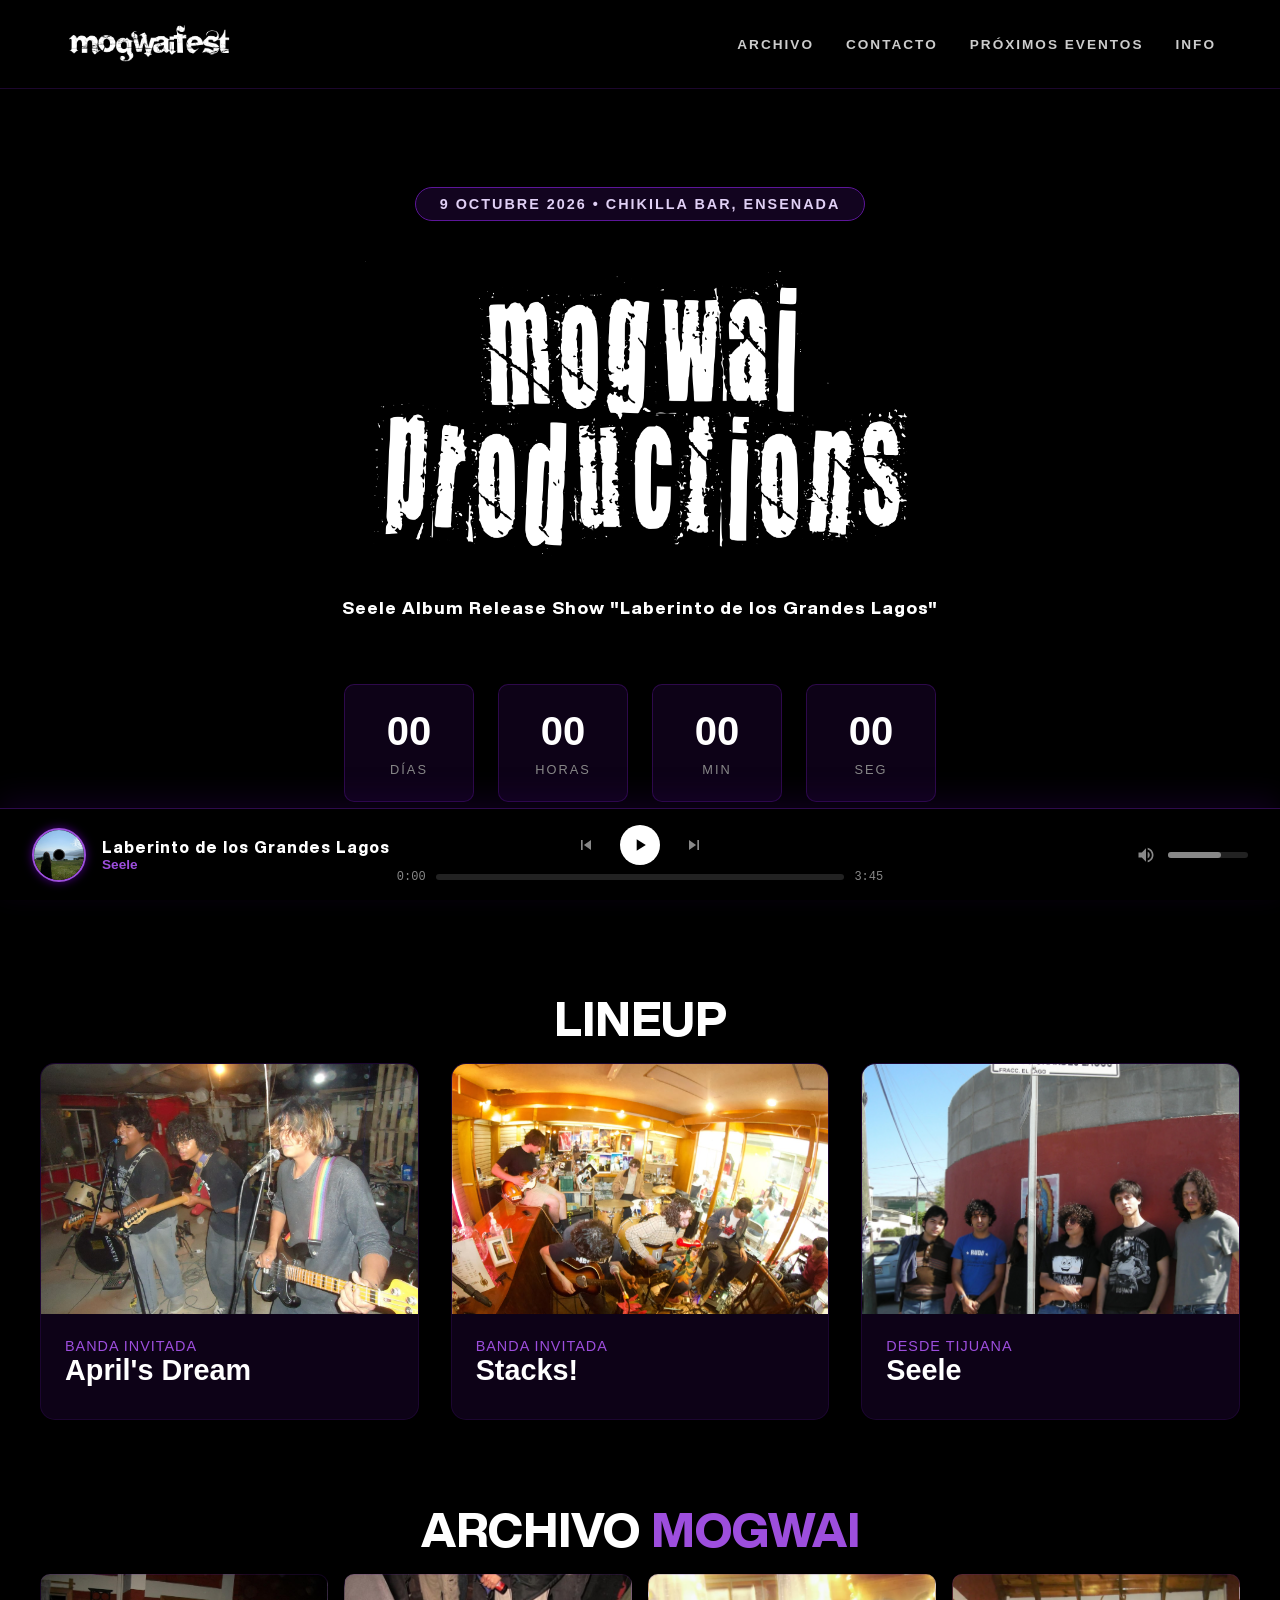
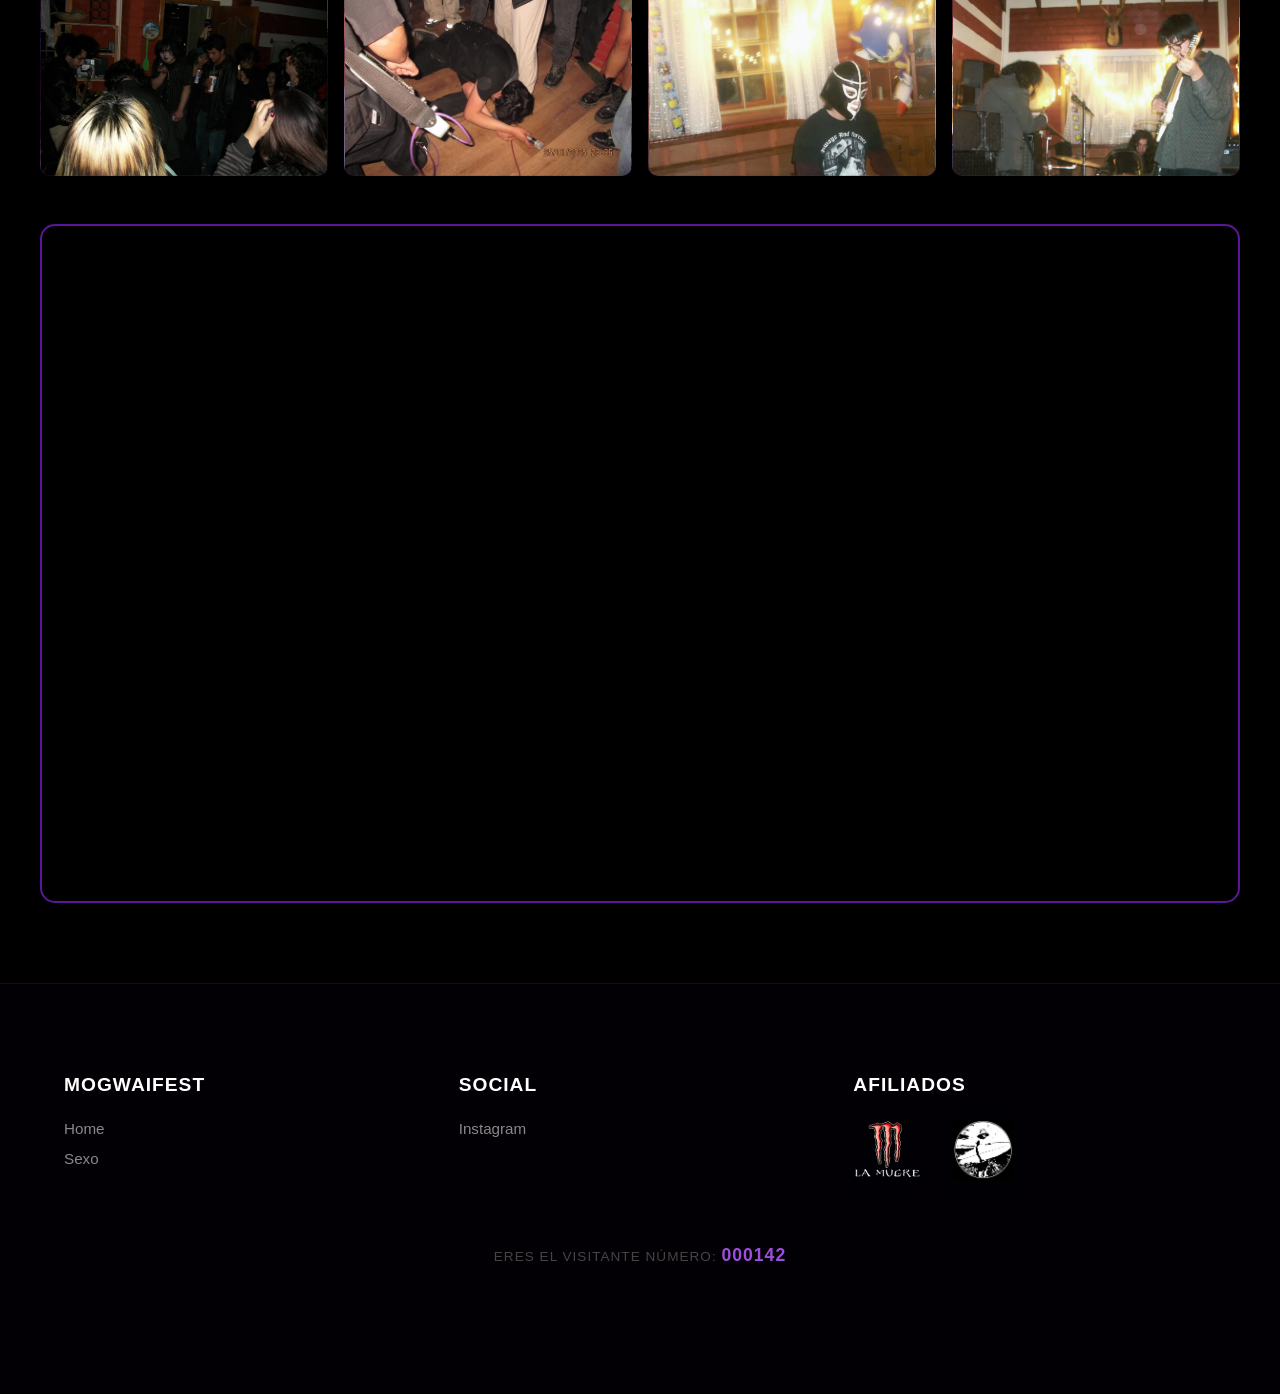
==== commit bbb8f3f9: "Remove hero overlay div from index.html Removed the hero overlay div from the video section." ====
--- a/index.html
+++ b/index.html
@@ -14,610 +14,7 @@
 
   <link rel="icon" type="image/png" href="assets/favicon.png">
 
-  <style>
-    /* ==========================================================
-       1. FUENTES  (carpeta /fonts)
-       ========================================================== */
-    @font-face {
-      font-family: 'PotiFont';
-      src: url('fonts/poti.ttf') format('truetype');
-    }
-
-    @font-face {
-      font-family: 'FraksCustom';
-      src: url('fonts/FRAKS___.ttf') format('truetype');
-    }
-
-    @font-face {
-      font-family: 'HelveticaNowExtraBold';
-      src: url('fonts/HelveticaNowDisplay-ExtraBold.ttf') format('truetype');
-      font-weight: bold;
-      font-style: normal;
-    }
-
-    /* ==========================================================
-       2. VARIABLES Y BASE
-       ========================================================== */
-    :root {
-      --pure-black: #000000;
-      --dark-purple: #1a052e;
-      --deep-purple: #0d0217;
-      --accent-purple: #5c1699;
-      --light-purple: #9d4edd;
-      --white: #ffffff;
-      --gray: #888888;
-      --font-display: 'HelveticaNowExtraBold', sans-serif;
-    }
-
-    body {
-      margin: 0;
-      padding: 0;
-      font-family: "Helvetica Neue", Helvetica, Arial, sans-serif;
-      background-color: var(--pure-black);
-      color: var(--white);
-      overflow-x: hidden;
-      scroll-behavior: smooth;
-    }
-
-    /* ==========================================================
-       3. NAVBAR
-       ========================================================== */
-    nav {
-      position: fixed;
-      top: 0;
-      width: 100%;
-      box-sizing: border-box;
-      z-index: 100;
-      display: flex;
-      justify-content: space-between;
-      align-items: center;
-      padding: 1.5rem 4rem;
-      background: rgba(0, 0, 0, 0.95);
-      border-bottom: 1px solid rgba(92, 22, 153, 0.3);
-      backdrop-filter: blur(5px);
-    }
-
-    .logo-container a {
-      display: flex;
-      align-items: center;
-    }
-
-    .nav-logo-img {
-      height: 40px;
-      width: auto;
-      object-fit: contain;
-    }
-
-    .nav-links {
-      display: flex;
-      gap: 2rem;
-    }
-
-    .nav-links a {
-      color: #cccccc;
-      text-decoration: none;
-      font-size: 0.85rem;
-      font-weight: bold;
-      letter-spacing: 2px;
-      transition: color 0.3s;
-    }
-
-    .nav-links a:hover {
-      color: var(--light-purple);
-    }
-
-    /* ==========================================================
-       4. HERO (video de fondo)
-       ========================================================== */
-    .hero {
-      position: relative;
-      overflow: hidden;
-      margin-top: 80px;
-      min-height: 85vh;
-      padding: 2rem;
-      display: flex;
-      flex-direction: column;
-      align-items: center;
-      justify-content: center;
-      text-align: center;
-      background: var(--pure-black);
-    }
-
-    .hero-video {
-      position: absolute;
-      top: 50%;
-      left: 50%;
-      transform: translate(-50%, -50%);
-      min-width: 100%;
-      min-height: 100%;
-      width: auto;
-      height: auto;
-      object-fit: cover;
-      z-index: 1;
-    }
-
-    /* Capa oscura para que el texto se lea sobre el video */
-    .hero-overlay {
-      position: absolute;
-      inset: 0;
-      background: rgba(0, 0, 0, 0.65);
-      z-index: 2;
-    }
-
-    /* Todo el contenido del hero queda por encima del video */
-    .hero > *:not(.hero-video):not(.hero-overlay) {
-      position: relative;
-      z-index: 3;
-    }
-
-    .date-badge {
-      margin-bottom: 2rem;
-      padding: 0.5rem 1.5rem;
-      background: rgba(92, 22, 153, 0.2);
-      border: 1px solid var(--accent-purple);
-      border-radius: 20px;
-      color: #e0d0f5;
-      font-size: 0.9rem;
-      font-weight: bold;
-      letter-spacing: 2px;
-    }
-
-    .logo-title-container {
-      display: flex;
-      justify-content: center;
-      align-items: center;
-      width: 100%;
-      margin: 0.5rem 0;
-    }
-
-    .hero-logo-img {
-      width: 85%;
-      max-width: 550px;
-      height: auto;
-      object-fit: contain;
-    }
-
-    .hero-subtitle {
-      margin-top: 1.5rem;
-      font-family: var(--font-display);
-      font-size: 1.1rem;
-      letter-spacing: 1px;
-      color: var(--white);
-      white-space: nowrap;
-      text-shadow: 0 2px 8px rgba(0, 0, 0, 0.9);
-    }
-
-    /* ==========================================================
-       5. CONTADOR REGRESIVO
-       ========================================================== */
-    .countdown-container {
-      display: flex;
-      justify-content: center;
-      gap: 1.5rem;
-      margin-top: 3rem;
-    }
-
-    .time-box {
-      min-width: 80px;
-      padding: 1.5rem;
-      background: var(--deep-purple);
-      border: 1px solid rgba(92, 22, 153, 0.4);
-      border-radius: 10px;
-      text-align: center;
-    }
-
-    .time-box .number {
-      font-size: 2.5rem;
-      font-weight: bold;
-      color: var(--white);
-    }
-
-    .time-box .label {
-      margin-top: 0.5rem;
-      font-size: 0.8rem;
-      color: var(--gray);
-      text-transform: uppercase;
-      letter-spacing: 2px;
-    }
-
-    /* ==========================================================
-       6. SECCIONES GENERALES
-       ========================================================== */
-    .section-container {
-      max-width: 1200px;
-      margin: 5rem auto;
-      padding: 0 2rem;
-    }
-
-    .section-title {
-      margin-bottom: 1rem;
-      font-family: var(--font-display);
-      font-size: 3rem;
-      font-weight: 900;
-      text-align: center;
-      text-transform: uppercase;
-    }
-
-    .section-title span {
-      color: var(--light-purple);
-    }
-
-    /* ==========================================================
-       7. LINEUP
-       ========================================================== */
-    .lineup-grid {
-      display: grid;
-      grid-template-columns: repeat(auto-fit, minmax(300px, 1fr));
-      gap: 2rem;
-    }
-
-    .band-card {
-      overflow: hidden;
-      background: var(--deep-purple);
-      border: 1px solid rgba(92, 22, 153, 0.2);
-      border-radius: 15px;
-      transition: transform 0.3s, border-color 0.3s;
-    }
-
-    .band-card:hover {
-      transform: translateY(-10px);
-      border-color: var(--accent-purple);
-    }
-
-    .band-img {
-      width: 100%;
-      height: 250px;
-      background-color: var(--dark-purple);
-      background-size: cover;
-      background-position: center;
-    }
-
-    .band-info {
-      padding: 1.5rem;
-    }
-
-    .band-info h3 {
-      margin: 0 0 0.5rem;
-      font-size: 1.8rem;
-      color: var(--white);
-    }
-
-    .band-info p {
-      margin: 0;
-      font-size: 0.9rem;
-      color: var(--light-purple);
-      text-transform: uppercase;
-      letter-spacing: 1px;
-    }
-
-    /* ==========================================================
-       8. ARCHIVO MOGWAI (galería + video)
-       ========================================================== */
-    .gallery-grid {
-      display: grid;
-      grid-template-columns: repeat(4, 1fr);
-      gap: 1rem;
-      margin-bottom: 3rem;
-    }
-
-    .gallery-item {
-      height: 200px;
-      background-color: var(--dark-purple);
-      background-size: cover;
-      background-position: center;
-      border: 1px solid rgba(92, 22, 153, 0.2);
-      border-radius: 10px;
-      transition: opacity 0.3s;
-    }
-
-    .gallery-item:hover {
-      opacity: 0.7;
-    }
-
-    .video-container {
-      position: relative;
-      height: 0;
-      padding-bottom: 56.25%;
-      overflow: hidden;
-      border: 2px solid var(--accent-purple);
-      border-radius: 15px;
-    }
-
-    .video-container iframe {
-      position: absolute;
-      top: 0;
-      left: 0;
-      width: 100%;
-      height: 100%;
-    }
-
-    /* ==========================================================
-       9. FOOTER
-       ========================================================== */
-    .festival-footer {
-      padding: 4rem 4rem 8rem;
-      background: #020005;
-      border-top: 1px solid rgba(92, 22, 153, 0.3);
-    }
-
-    .footer-columns {
-      display: grid;
-      grid-template-columns: repeat(3, 1fr);
-      gap: 2rem;
-      max-width: 1200px;
-      margin: 0 auto;
-    }
-
-    .footer-col h4 {
-      margin-bottom: 1.5rem;
-      font-size: 1.2rem;
-      color: var(--white);
-      text-transform: uppercase;
-      letter-spacing: 1px;
-    }
-
-    .footer-col ul {
-      list-style: none;
-      padding: 0;
-      margin: 0;
-    }
-
-    .footer-col li {
-      margin-bottom: 0.8rem;
-    }
-
-    .footer-col li a {
-      color: var(--gray);
-      text-decoration: none;
-      font-size: 0.95rem;
-      transition: color 0.2s;
-    }
-
-    .footer-col li a:hover {
-      color: var(--white);
-    }
-
-    .sponsors-container {
-      display: flex;
-      flex-wrap: wrap;
-      align-items: center;
-      gap: 2rem;
-    }
-
-    .sponsors-container img {
-      height: 60px;
-      object-fit: contain;
-      filter: drop-shadow(0 4px 6px rgba(0, 0, 0, 0.5));
-    }
-
-    .visitor-count {
-      margin-top: 4rem;
-      text-align: center;
-      font-size: 0.85rem;
-      color: #444444;
-      text-transform: uppercase;
-      letter-spacing: 1px;
-    }
-
-    .visitor-count strong {
-      color: var(--light-purple);
-      font-size: 1.1rem;
-    }
-
-    /* ==========================================================
-       10. REPRODUCTOR DE MÚSICA
-       ========================================================== */
-    @keyframes spin-slow {
-      from { transform: rotate(0deg); }
-      to   { transform: rotate(360deg); }
-    }
-
-    .animate-spin-slow { animation: spin-slow 8s linear infinite; }
-    .paused            { animation-play-state: paused; }
-
-    .music-player {
-      position: fixed;
-      bottom: 0;
-      left: 0;
-      width: 100%;
-      box-sizing: border-box;
-      z-index: 1000;
-      display: flex;
-      align-items: center;
-      justify-content: space-between;
-      padding: 1rem 2rem;
-      background: rgba(0, 0, 0, 0.95);
-      border-top: 1px solid rgba(92, 22, 153, 0.5);
-      box-shadow: 0 -10px 30px rgba(48, 0, 90, 0.3);
-      backdrop-filter: blur(10px);
-    }
-
-    /* Izquierda: portada + título */
-    .player-left {
-      display: flex;
-      align-items: center;
-      gap: 1rem;
-      width: 30%;
-      min-width: 200px;
-    }
-
-    .player-art-container {
-      position: relative;
-      flex-shrink: 0;
-      width: 50px;
-      height: 50px;
-      overflow: hidden;
-      border: 2px solid var(--light-purple);
-      border-radius: 50%;
-      box-shadow: 0 0 10px rgba(90, 0, 163, 0.8);
-    }
-
-    .player-art-img {
-      width: 100%;
-      height: 100%;
-      object-fit: cover;
-    }
-
-    .player-art-center {
-      position: absolute;
-      top: 50%;
-      left: 50%;
-      transform: translate(-50%, -50%);
-      width: 10px;
-      height: 10px;
-      background: var(--pure-black);
-      border: 1px solid #444;
-      border-radius: 50%;
-    }
-
-    .player-text h5 {
-      margin: 0;
-      overflow: hidden;
-      font-family: var(--font-display);
-      font-size: 1rem;
-      letter-spacing: 1px;
-      color: var(--white);
-      white-space: nowrap;
-      text-overflow: ellipsis;
-    }
-
-    .player-text p {
-      margin: 0;
-      font-size: 0.85rem;
-      font-weight: bold;
-      color: var(--light-purple);
-    }
-
-    /* Centro: controles + barra de progreso */
-    .player-center {
-      display: flex;
-      flex-direction: column;
-      align-items: center;
-      width: 40%;
-      max-width: 500px;
-    }
-
-    .player-controls {
-      display: flex;
-      align-items: center;
-      gap: 1.5rem;
-      margin-bottom: 5px;
-    }
-
-    .control-btn {
-      display: flex;
-      align-items: center;
-      justify-content: center;
-      padding: 0;
-      background: none;
-      border: none;
-      color: var(--gray);
-      cursor: pointer;
-      transition: color 0.2s;
-    }
-
-    .control-btn:hover {
-      color: var(--white);
-    }
-
-    .play-btn-circle {
-      display: flex;
-      align-items: center;
-      justify-content: center;
-      width: 40px;
-      height: 40px;
-      background: var(--white);
-      color: var(--pure-black);
-      border: none;
-      border-radius: 50%;
-      cursor: pointer;
-      transition: transform 0.2s;
-    }
-
-    .play-btn-circle:hover {
-      transform: scale(1.05);
-    }
-
-    .progress-wrapper {
-      display: flex;
-      align-items: center;
-      gap: 10px;
-      width: 100%;
-      font-family: monospace;
-      font-size: 0.75rem;
-      color: var(--gray);
-    }
-
-    .progress-bar-container {
-      flex-grow: 1;
-      height: 6px;
-      overflow: hidden;
-      background: #222;
-      border-radius: 3px;
-      cursor: pointer;
-    }
-
-    .progress-bar-fill {
-      width: 0%;
-      height: 100%;
-      background: var(--light-purple);
-    }
-
-    /* Derecha: volumen */
-    .player-right {
-      display: flex;
-      align-items: center;
-      justify-content: flex-end;
-      gap: 12px;
-      width: 30%;
-      color: var(--gray);
-    }
-
-    .volume-bar {
-      width: 80px;
-      height: 6px;
-      background: #222;
-      border-radius: 3px;
-      cursor: pointer;
-    }
-
-    .volume-fill {
-      width: 66%;
-      height: 100%;
-      background: var(--gray);
-      border-radius: 3px;
-      transition: background 0.3s;
-    }
-
-    .volume-bar:hover .volume-fill {
-      background: var(--light-purple);
-    }
-
-    /* ==========================================================
-       11. RESPONSIVE (móvil)
-       ========================================================== */
-    @media (max-width: 768px) {
-      nav                 { flex-direction: column; gap: 1rem; padding: 1rem; }
-      .gallery-grid       { grid-template-columns: repeat(2, 1fr); }
-      .countdown-container { flex-wrap: wrap; }
-
-      .hero-subtitle {
-        padding: 0 1rem;
-        font-size: 0.95rem;
-        text-align: center;
-        white-space: normal;
-      }
-
-      .footer-columns     { grid-template-columns: 1fr; text-align: center; }
-      .festival-footer    { padding: 3rem 2rem 12rem; }
-      .sponsors-container { justify-content: center; }
-
-      .music-player       { flex-direction: column; gap: 1.5rem; padding-bottom: 1.5rem; }
-      .player-left        { width: 100%; justify-content: center; }
-      .player-center      { width: 100%; }
-      .player-right       { display: none; }
-    }
-  </style>
+  <link rel="stylesheet" href="css/style.css">
 </head>
 
 <body>
@@ -643,7 +40,6 @@
       <source src="assets/fondo.mp4" type="video/mp4">
       Tu navegador no soporta videos HTML5.
     </video>
-    <div class="hero-overlay"></div>
 
     <div class="date-badge">9 OCTUBRE 2026 • CHIKILLA BAR, ENSENADA</div>
 
--- a/css/style.css
+++ b/css/style.css
@@ -0,0 +1,602 @@
+/* ==========================================================
+   1. FUENTES  (carpeta /fonts)
+   ========================================================== */
+@font-face {
+  font-family: 'PotiFont';
+  src: url('../fonts/poti.ttf') format('truetype');
+}
+
+@font-face {
+  font-family: 'FraksCustom';
+  src: url('../fonts/FRAKS___.ttf') format('truetype');
+}
+
+@font-face {
+  font-family: 'HelveticaNowExtraBold';
+  src: url('../fonts/HelveticaNowDisplay-ExtraBold.ttf') format('truetype');
+  font-weight: bold;
+  font-style: normal;
+}
+
+/* ==========================================================
+   2. VARIABLES Y BASE
+   ========================================================== */
+:root {
+  --pure-black: #000000;
+  --dark-purple: #1a052e;
+  --deep-purple: #0d0217;
+  --accent-purple: #5c1699;
+  --light-purple: #9d4edd;
+  --white: #ffffff;
+  --gray: #888888;
+  --font-display: 'HelveticaNowExtraBold', sans-serif;
+}
+
+body {
+  margin: 0;
+  padding: 0;
+  font-family: "Helvetica Neue", Helvetica, Arial, sans-serif;
+  background-color: var(--pure-black);
+  color: var(--white);
+  overflow-x: hidden;
+  scroll-behavior: smooth;
+}
+
+/* ==========================================================
+   3. NAVBAR
+   ========================================================== */
+nav {
+  position: fixed;
+  top: 0;
+  width: 100%;
+  box-sizing: border-box;
+  z-index: 100;
+  display: flex;
+  justify-content: space-between;
+  align-items: center;
+  padding: 1.5rem 4rem;
+  background: rgba(0, 0, 0, 0.95);
+  border-bottom: 1px solid rgba(92, 22, 153, 0.3);
+  backdrop-filter: blur(5px);
+}
+
+.logo-container a {
+  display: flex;
+  align-items: center;
+}
+
+.nav-logo-img {
+  height: 40px;
+  width: auto;
+  object-fit: contain;
+}
+
+.nav-links {
+  display: flex;
+  gap: 2rem;
+}
+
+.nav-links a {
+  color: #cccccc;
+  text-decoration: none;
+  font-size: 0.85rem;
+  font-weight: bold;
+  letter-spacing: 2px;
+  transition: color 0.3s;
+}
+
+.nav-links a:hover {
+  color: var(--light-purple);
+}
+
+/* ==========================================================
+   4. HERO (video de fondo)
+   ========================================================== */
+.hero {
+  position: relative;
+  overflow: hidden;
+  margin-top: 80px;
+  min-height: 85vh;
+  padding: 2rem;
+  display: flex;
+  flex-direction: column;
+  align-items: center;
+  justify-content: center;
+  text-align: center;
+  background: var(--pure-black);
+}
+
+.hero-video {
+  position: absolute;
+  top: 50%;
+  left: 50%;
+  transform: translate(-50%, -50%);
+  min-width: 100%;
+  min-height: 100%;
+  width: auto;
+  height: auto;
+  object-fit: cover;
+  z-index: 1;
+}
+
+/* Capa oscura para que el texto se lea sobre el video */
+.hero-overlay {
+  position: absolute;
+  inset: 0;
+  background: rgba(0, 0, 0, 0.65);
+  z-index: 2;
+}
+
+/* Todo el contenido del hero queda por encima del video */
+.hero > *:not(.hero-video):not(.hero-overlay) {
+  position: relative;
+  z-index: 3;
+}
+
+.date-badge {
+  margin-bottom: 2rem;
+  padding: 0.5rem 1.5rem;
+  background: rgba(92, 22, 153, 0.2);
+  border: 1px solid var(--accent-purple);
+  border-radius: 20px;
+  color: #e0d0f5;
+  font-size: 0.9rem;
+  font-weight: bold;
+  letter-spacing: 2px;
+}
+
+.logo-title-container {
+  display: flex;
+  justify-content: center;
+  align-items: center;
+  width: 100%;
+  margin: 0.5rem 0;
+}
+
+.hero-logo-img {
+  width: 85%;
+  max-width: 550px;
+  height: auto;
+  object-fit: contain;
+}
+
+.hero-subtitle {
+  margin-top: 1.5rem;
+  font-family: var(--font-display);
+  font-size: 1.1rem;
+  letter-spacing: 1px;
+  color: var(--white);
+  white-space: nowrap;
+  text-shadow: 0 2px 8px rgba(0, 0, 0, 0.9);
+}
+
+/* ==========================================================
+   5. CONTADOR REGRESIVO
+   ========================================================== */
+.countdown-container {
+  display: flex;
+  justify-content: center;
+  gap: 1.5rem;
+  margin-top: 3rem;
+}
+
+.time-box {
+  min-width: 80px;
+  padding: 1.5rem;
+  background: var(--deep-purple);
+  border: 1px solid rgba(92, 22, 153, 0.4);
+  border-radius: 10px;
+  text-align: center;
+}
+
+.time-box .number {
+  font-size: 2.5rem;
+  font-weight: bold;
+  color: var(--white);
+}
+
+.time-box .label {
+  margin-top: 0.5rem;
+  font-size: 0.8rem;
+  color: var(--gray);
+  text-transform: uppercase;
+  letter-spacing: 2px;
+}
+
+/* ==========================================================
+   6. SECCIONES GENERALES
+   ========================================================== */
+.section-container {
+  max-width: 1200px;
+  margin: 5rem auto;
+  padding: 0 2rem;
+}
+
+.section-title {
+  margin-bottom: 1rem;
+  font-family: var(--font-display);
+  font-size: 3rem;
+  font-weight: 900;
+  text-align: center;
+  text-transform: uppercase;
+}
+
+.section-title span {
+  color: var(--light-purple);
+}
+
+/* ==========================================================
+   7. LINEUP
+   ========================================================== */
+.lineup-grid {
+  display: grid;
+  grid-template-columns: repeat(auto-fit, minmax(300px, 1fr));
+  gap: 2rem;
+}
+
+.band-card {
+  overflow: hidden;
+  background: var(--deep-purple);
+  border: 1px solid rgba(92, 22, 153, 0.2);
+  border-radius: 15px;
+  transition: transform 0.3s, border-color 0.3s;
+}
+
+.band-card:hover {
+  transform: translateY(-10px);
+  border-color: var(--accent-purple);
+}
+
+.band-img {
+  width: 100%;
+  height: 250px;
+  background-color: var(--dark-purple);
+  background-size: cover;
+  background-position: center;
+}
+
+.band-info {
+  padding: 1.5rem;
+}
+
+.band-info h3 {
+  margin: 0 0 0.5rem;
+  font-size: 1.8rem;
+  color: var(--white);
+}
+
+.band-info p {
+  margin: 0;
+  font-size: 0.9rem;
+  color: var(--light-purple);
+  text-transform: uppercase;
+  letter-spacing: 1px;
+}
+
+/* ==========================================================
+   8. ARCHIVO MOGWAI (galería + video)
+   ========================================================== */
+.gallery-grid {
+  display: grid;
+  grid-template-columns: repeat(4, 1fr);
+  gap: 1rem;
+  margin-bottom: 3rem;
+}
+
+.gallery-item {
+  height: 200px;
+  background-color: var(--dark-purple);
+  background-size: cover;
+  background-position: center;
+  border: 1px solid rgba(92, 22, 153, 0.2);
+  border-radius: 10px;
+  transition: opacity 0.3s;
+}
+
+.gallery-item:hover {
+  opacity: 0.7;
+}
+
+.video-container {
+  position: relative;
+  height: 0;
+  padding-bottom: 56.25%;
+  overflow: hidden;
+  border: 2px solid var(--accent-purple);
+  border-radius: 15px;
+}
+
+.video-container iframe {
+  position: absolute;
+  top: 0;
+  left: 0;
+  width: 100%;
+  height: 100%;
+}
+
+/* ==========================================================
+   9. FOOTER
+   ========================================================== */
+.festival-footer {
+  padding: 4rem 4rem 8rem;
+  background: #020005;
+  border-top: 1px solid rgba(92, 22, 153, 0.3);
+}
+
+.footer-columns {
+  display: grid;
+  grid-template-columns: repeat(3, 1fr);
+  gap: 2rem;
+  max-width: 1200px;
+  margin: 0 auto;
+}
+
+.footer-col h4 {
+  margin-bottom: 1.5rem;
+  font-size: 1.2rem;
+  color: var(--white);
+  text-transform: uppercase;
+  letter-spacing: 1px;
+}
+
+.footer-col ul {
+  list-style: none;
+  padding: 0;
+  margin: 0;
+}
+
+.footer-col li {
+  margin-bottom: 0.8rem;
+}
+
+.footer-col li a {
+  color: var(--gray);
+  text-decoration: none;
+  font-size: 0.95rem;
+  transition: color 0.2s;
+}
+
+.footer-col li a:hover {
+  color: var(--white);
+}
+
+.sponsors-container {
+  display: flex;
+  flex-wrap: wrap;
+  align-items: center;
+  gap: 2rem;
+}
+
+.sponsors-container img {
+  height: 60px;
+  object-fit: contain;
+  filter: drop-shadow(0 4px 6px rgba(0, 0, 0, 0.5));
+}
+
+.visitor-count {
+  margin-top: 4rem;
+  text-align: center;
+  font-size: 0.85rem;
+  color: #444444;
+  text-transform: uppercase;
+  letter-spacing: 1px;
+}
+
+.visitor-count strong {
+  color: var(--light-purple);
+  font-size: 1.1rem;
+}
+
+/* ==========================================================
+   10. REPRODUCTOR DE MÚSICA
+   ========================================================== */
+@keyframes spin-slow {
+  from { transform: rotate(0deg); }
+  to   { transform: rotate(360deg); }
+}
+
+.animate-spin-slow { animation: spin-slow 8s linear infinite; }
+.paused            { animation-play-state: paused; }
+
+.music-player {
+  position: fixed;
+  bottom: 0;
+  left: 0;
+  width: 100%;
+  box-sizing: border-box;
+  z-index: 1000;
+  display: flex;
+  align-items: center;
+  justify-content: space-between;
+  padding: 1rem 2rem;
+  background: rgba(0, 0, 0, 0.95);
+  border-top: 1px solid rgba(92, 22, 153, 0.5);
+  box-shadow: 0 -10px 30px rgba(48, 0, 90, 0.3);
+  backdrop-filter: blur(10px);
+}
+
+/* Izquierda: portada + título */
+.player-left {
+  display: flex;
+  align-items: center;
+  gap: 1rem;
+  width: 30%;
+  min-width: 200px;
+}
+
+.player-art-container {
+  position: relative;
+  flex-shrink: 0;
+  width: 50px;
+  height: 50px;
+  overflow: hidden;
+  border: 2px solid var(--light-purple);
+  border-radius: 50%;
+  box-shadow: 0 0 10px rgba(90, 0, 163, 0.8);
+}
+
+.player-art-img {
+  width: 100%;
+  height: 100%;
+  object-fit: cover;
+}
+
+.player-art-center {
+  position: absolute;
+  top: 50%;
+  left: 50%;
+  transform: translate(-50%, -50%);
+  width: 10px;
+  height: 10px;
+  background: var(--pure-black);
+  border: 1px solid #444;
+  border-radius: 50%;
+}
+
+.player-text h5 {
+  margin: 0;
+  overflow: hidden;
+  font-family: var(--font-display);
+  font-size: 1rem;
+  letter-spacing: 1px;
+  color: var(--white);
+  white-space: nowrap;
+  text-overflow: ellipsis;
+}
+
+.player-text p {
+  margin: 0;
+  font-size: 0.85rem;
+  font-weight: bold;
+  color: var(--light-purple);
+}
+
+/* Centro: controles + barra de progreso */
+.player-center {
+  display: flex;
+  flex-direction: column;
+  align-items: center;
+  width: 40%;
+  max-width: 500px;
+}
+
+.player-controls {
+  display: flex;
+  align-items: center;
+  gap: 1.5rem;
+  margin-bottom: 5px;
+}
+
+.control-btn {
+  display: flex;
+  align-items: center;
+  justify-content: center;
+  padding: 0;
+  background: none;
+  border: none;
+  color: var(--gray);
+  cursor: pointer;
+  transition: color 0.2s;
+}
+
+.control-btn:hover {
+  color: var(--white);
+}
+
+.play-btn-circle {
+  display: flex;
+  align-items: center;
+  justify-content: center;
+  width: 40px;
+  height: 40px;
+  background: var(--white);
+  color: var(--pure-black);
+  border: none;
+  border-radius: 50%;
+  cursor: pointer;
+  transition: transform 0.2s;
+}
+
+.play-btn-circle:hover {
+  transform: scale(1.05);
+}
+
+.progress-wrapper {
+  display: flex;
+  align-items: center;
+  gap: 10px;
+  width: 100%;
+  font-family: monospace;
+  font-size: 0.75rem;
+  color: var(--gray);
+}
+
+.progress-bar-container {
+  flex-grow: 1;
+  height: 6px;
+  overflow: hidden;
+  background: #222;
+  border-radius: 3px;
+  cursor: pointer;
+}
+
+.progress-bar-fill {
+  width: 0%;
+  height: 100%;
+  background: var(--light-purple);
+}
+
+/* Derecha: volumen */
+.player-right {
+  display: flex;
+  align-items: center;
+  justify-content: flex-end;
+  gap: 12px;
+  width: 30%;
+  color: var(--gray);
+}
+
+.volume-bar {
+  width: 80px;
+  height: 6px;
+  background: #222;
+  border-radius: 3px;
+  cursor: pointer;
+}
+
+.volume-fill {
+  width: 66%;
+  height: 100%;
+  background: var(--gray);
+  border-radius: 3px;
+  transition: background 0.3s;
+}
+
+.volume-bar:hover .volume-fill {
+  background: var(--light-purple);
+}
+
+/* ==========================================================
+   11. RESPONSIVE (móvil)
+   ========================================================== */
+@media (max-width: 768px) {
+  nav                 { flex-direction: column; gap: 1rem; padding: 1rem; }
+  .gallery-grid       { grid-template-columns: repeat(2, 1fr); }
+  .countdown-container { flex-wrap: wrap; }
+
+  .hero-subtitle {
+    padding: 0 1rem;
+    font-size: 0.95rem;
+    text-align: center;
+    white-space: normal;
+  }
+
+  .footer-columns     { grid-template-columns: 1fr; text-align: center; }
+  .festival-footer    { padding: 3rem 2rem 12rem; }
+  .sponsors-container { justify-content: center; }
+
+  .music-player       { flex-direction: column; gap: 1.5rem; padding-bottom: 1.5rem; }
+  .player-left        { width: 100%; justify-content: center; }
+  .player-center      { width: 100%; }
+  .player-right       { display: none; }
+}
